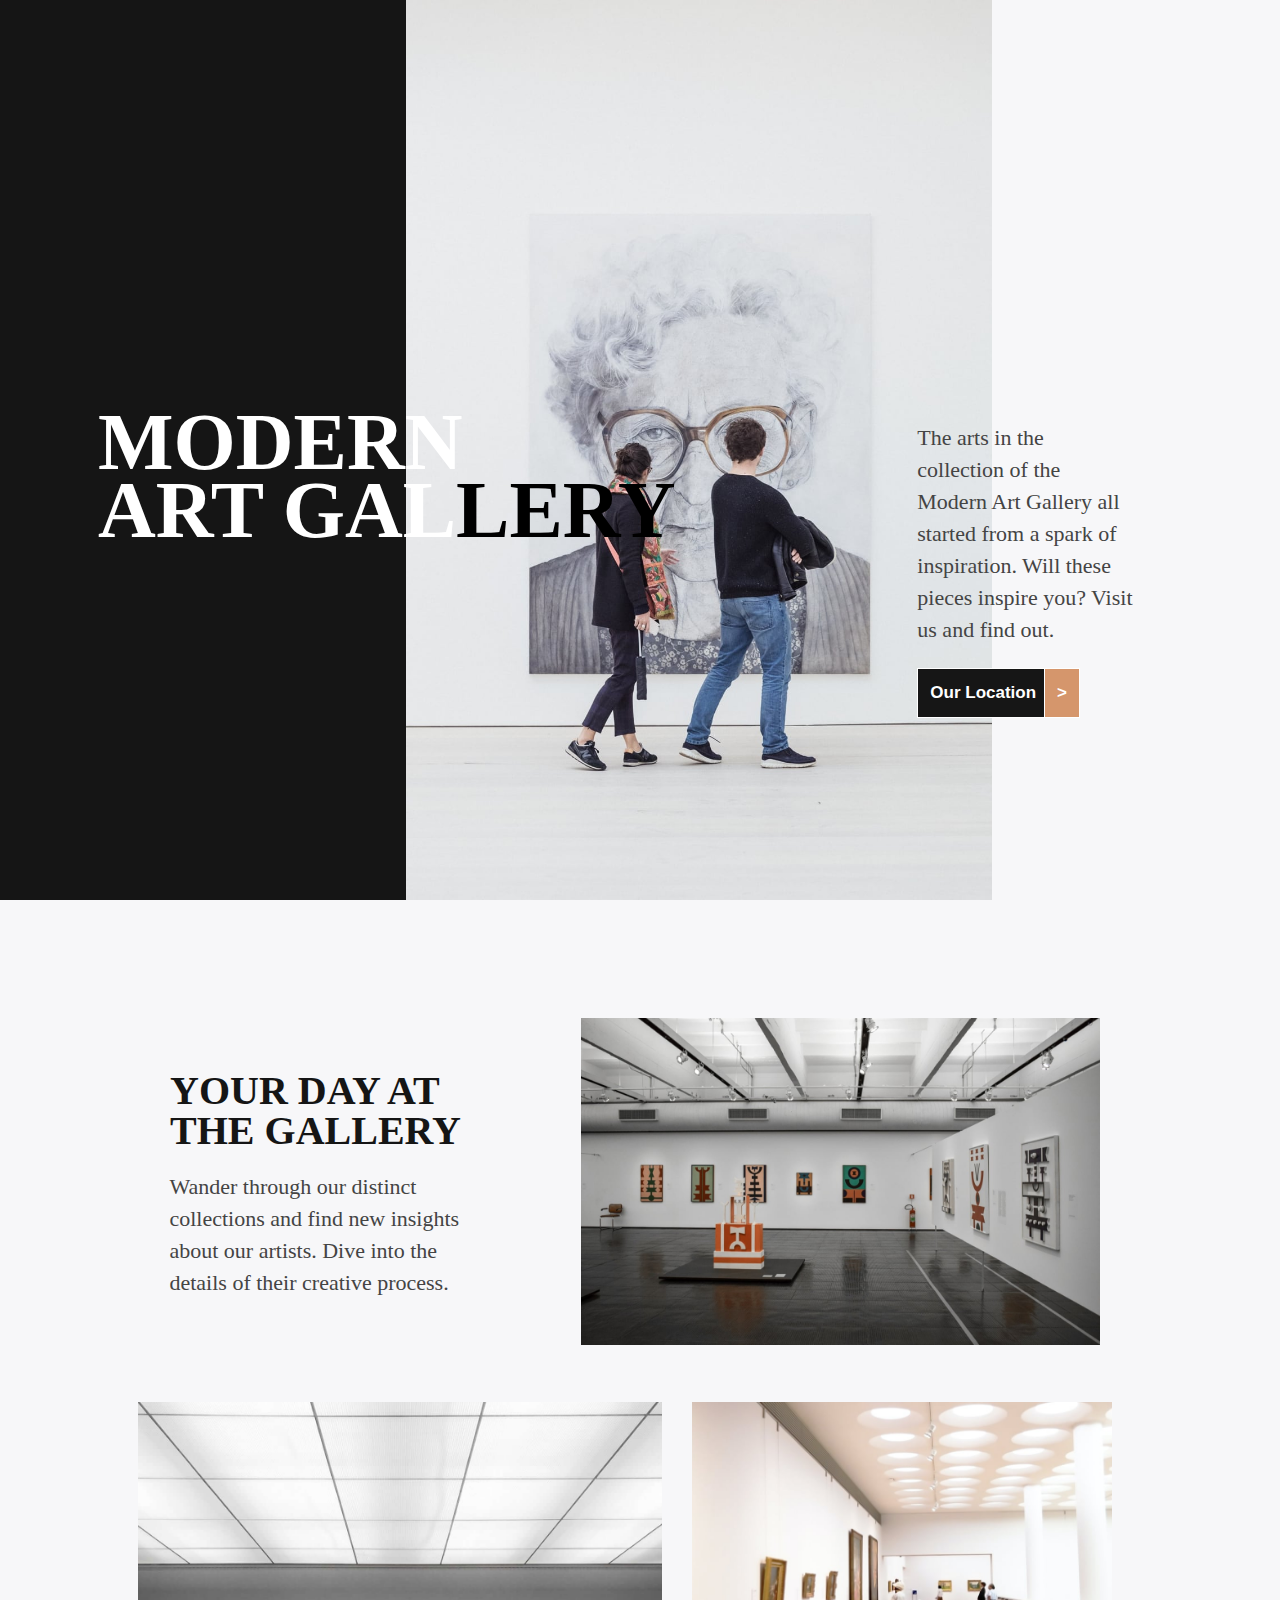
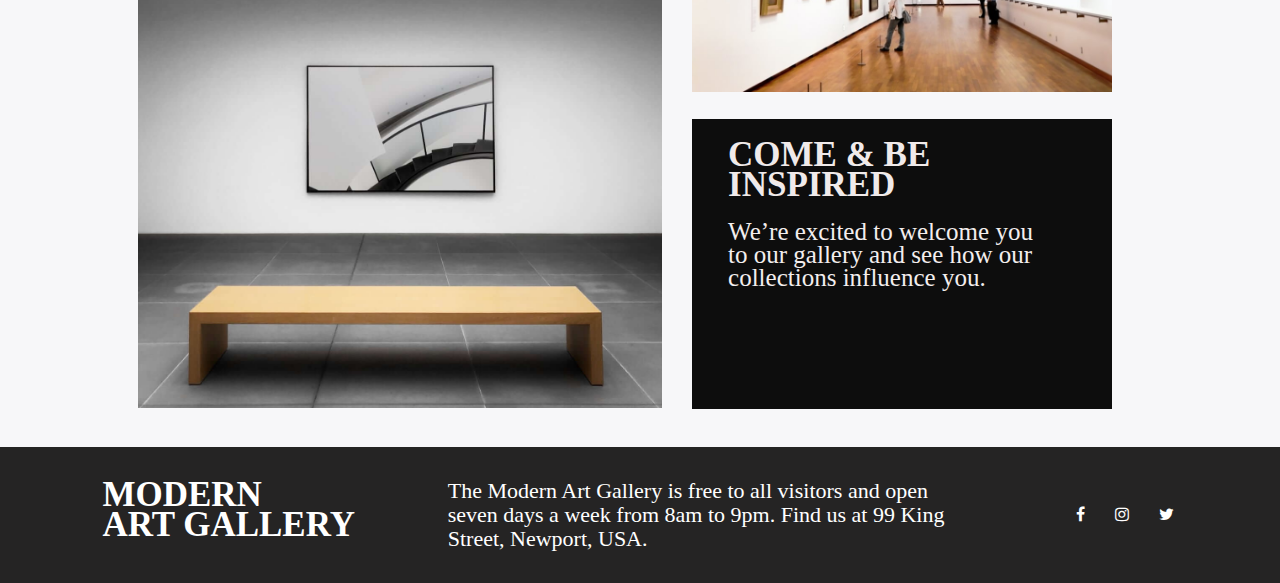
==== index.html @ fdbdf5d5 "Tablet-view created" ====
<!DOCTYPE html>
<html lang="en">
<head>
 <meta charset="UTF-8">
  <meta http-equiv="X-UA-Compatible" content="IE=edge">
  <meta name="viewport" content="width=device-width, initial-scale=1.0">
<link rel="stylesheet" href="style.css" >
  <link rel="icon" type="image/png" sizes="32x32" href="./assets/favicon-32x32.png">
  <!-- <link rel="stylesheet" href="path/to/font-awesome/css/font-awesome.min.css">
<link rel="stylesheet" href="https://cdnjs.cloudflare.com/ajax/libs/font-awesome/4.7.0/css/font-awesome.min.css">
   -->
    <link
      rel="stylesheet"
      href="https://cdnjs.cloudflare.com/ajax/libs/font-awesome/4.7.0/css/font-awesome.min.css"
    />
  <title>Frontend Mentor | Art gallery website</title>
</head>
<body>
  <main>
    <section id="intro-section" >
      <div class="container">
        <div class="container-dark">
          </div>
      <div class="container-bg"> </div>
          </div>
      <div class="intro-text">
        <div class="text-header"><h1> Modern <br> Art Gal</h1></div>
        <div class="sub-head">
          <p>The arts in the collection of the Modern Art Gallery all started from a spark of inspiration.
           Will these pieces inspire you? Visit us and find out.</p>
           
           <div class="location-btn">
            <div class="location-main">
                <button class="btn">Our Location</button>
                <button class="btn2">></button>
            </div>
           </div>    
          </div>
      </div>
    </section>

    
    <section id="main-gallery" >
      <div class="gallery-conatiner">
            <div class="gallery-text">
            <div class="gallery-main-text">
                 <h1 >Your Day At <br> the Gallery</h1>
            <P>Wander through our distinct collections and find new insights about our artists.
             Dive into the details of their creative process.</P>
            </div>
         
          </div>
          <div class="gallery-image">
            <img src="../assets/desktop/image-grid-1@2x.jpg" class="gallery-img" alt="image" >
          </div>
  
          
      </div>
      
    </section>


     <section id="sub-gallery">
      <div class="gallery-container-main">
          <div class="gallery-big">
          
              <img src="../assets/desktop/image-grid-2@2x.jpg"  alt="image" >
        
          </div>

          <div class="gallery-small">
        
              <img src="../assets/desktop/image-grid-3@2x.jpg" class="bgimg1" alt="image"/>
           
            
              <img src="../assets/desktop/dark-bg-2.png" class="bgimg2" alt="image"/>
              
            <div class="gallery-main-text2">
                 <h1 >COME & BE <br> INSPIRED</h1>
            <P>We’re excited to welcome you to our 
              gallery and see how our collections influence you.</P>
            </div>
    
      </div>
    </section>

   

    <footer id="footer">
      <div class="footer-container">
        <div class="footer-header">
          <h1>MODERN <br> ART GALLERY</h1>
        </div>
        <div class="footer-text">
          <p>The Modern Art Gallery is free to all visitors and open seven days 
            a week from 8am to 9pm. Find us at 99 King Street, Newport, USA.</p>
        </div>
        <div class="footer-media">
          <ul>
            <li>
              <i class="fa fa-facebook-f"></i>
            </li>
            <li>
              <i class="fa fa-instagram"></i>
            </li>
            <li>
              <i class="fa fa-twitter"></i>
            </li>
          </ul>

        </div>
      </div>

    </footer>
  </main>

</body>
</html>
---- style.css ----
@import url('https://fonts.googleapis.com/css2?family=Poppins:wght@100;200;300;400;500;600;700&display=swap');

html {
    scroll-behavior: smooth;
}

body {
    position: relative;
    padding: 0;
    margin: 0;
    font-family: Poppins, Arial, Helvetica, sans-serif;
    box-sizing: border-box;
    background-color: #f7f7f9;
}

h1 {
    margin-top: 8px;
    margin-bottom: 8px;
}

a {
    text-decoration: none;
    cursor: pointer;
}

p {
    font-weight: 400;
    font-size: 16px;
    line-height: 24px;

}

ul {
    list-style: none;
    padding: 0;
    margin: 0;
}

.container {
    display: flex;
    height: 100vh;

}

.container-dark {
    display: flex;
    flex: 0 1 28%;
    min-height: 100%;
    padding: 0 24px;
    background-image: url('../assets/desktop/dark-bg.png');
    background-repeat: no-repeat;
    background-position: center;
    overflow: hidden;
    background-size: cover;
    justify-content: center;

}


.intro-text {
    display: flex;
    margin-top: -500px;
    justify-content: space-evenly;
}

.text-header {
    flex: 0 1 49%;

}

.text-header h1 {

    font-family: 'Big Shoulders Display';
    font-style: normal;
    font-weight: 900;
    font-size: 80px;
    line-height: 68px;
    color: #f7f7f9;
    text-transform: uppercase;
    color: white;
    margin-left: -7.5%;


}


.text-header h1:after {
    color: black;
    content: 'LERY';
}

.sub-head {
    flex: 0 1 17%;
    display: flex;
    flex-direction: column;

}

.sub-head p {
    color: black;
    width: 100%;
    font-family: 'Outfit';
    font-style: normal;
    font-weight: 300;
    font-size: 22px;
    line-height: 32px;
    color: #444444
}

.location-main {
    display: flex;
}

.location-btn {
    display: flex;
    justify-content: flex-start;
    align-items: center;

}


.btn {
    padding: 12px;
    background-color: rgb(22, 22, 22);
    border: 1px solid white;
    font-weight: 600;
    font-size: 17px;
    line-height: 24px;
    color: white;
    text-align: center;


}

.btn2 {
    padding: 12px;
    background-color: #D5966C;
    border: 1px solid white;
    font-weight: 600;
    font-size: 17px;
    line-height: 24px;
    color: white;
    text-align: center;
    margin-left: -3%;

}

@media screen and (max-width: 768px) {
.intro-text {
    display: flex;
    flex-direction: column;

  
}
    .text-header {
        display: flex;
    margin-left: 55%;
        justify-content: center;
      
    }

    .container-dark {
      flex: 0 1 58%;
        background-image: url('../assets/desktop/image-hero@2x.jpg');
    

    }
    
    .text-header h1 {

        font-family: 'Big Shoulders Display';
        font-style: normal;
        font-weight: 900;
        font-size: 70px;
        line-height: 62px;
        text-transform: uppercase;
        color: #151515;

    }

    .sub-head {
        display: flex;
       text-align: start;
       margin-left: 53%;
       width: 40%;
       justify-content:flex-end;
        flex-direction: column;

    }

    .sub-head p {
    font-family: 'Outfit';
    font-style: normal;
    font-weight: 300;
    font-size: 18px;
    line-height: 28px;
    color: #444444;

    }

    .location-main {
        display: flex;
    }

    .location-btn {
        display: flex;
        justify-content: flex-start;
        align-items: center;

    }


    .btn {
        padding: 12px;
        background-color: rgb(22, 22, 22);
        border: 1px solid white;
        font-weight: 600;
        font-size: 17px;
        line-height: 24px;
        color: white;
        text-align: center;


    }

    .btn2 {
        padding: 12px;
        background-color: #D5966C;
        border: 1px solid white;
        font-weight: 600;
        font-size: 17px;
        line-height: 24px;
        color: white;
        text-align: center;
        margin-left: -3%;

    }
}

.container-bg {
    display: flex;
    flex: 0 2 42%;
    min-height: 100%;
    padding: 0 24px;
    background-image: url('../assets/desktop/image-hero@2x.jpg');
    background-repeat: no-repeat;
    background-position: center;
    overflow: hidden;
    background-size: cover;
    justify-content: center;
}

@media screen and (max-width: 768px) {
      .container-bg {
          background-image: none;
      }
}



.gallery-conatiner {
    display: flex;
    margin: 20px 20px;
    padding: 30px 30px;
    margin-top: 270px;


}


.gallery-text {
    display: flex;
    flex: 0 1 45%;
}

.gallery-text .gallery-main-text {
    display: flex;
    justify-content: center;
    align-items: center;
    flex-direction: column;

}


.gallery-main-text h1 {
    font-family: 'Big Shoulders Display';
    font-style: normal;
    font-weight: 900;
    font-size: 40px;
    line-height: 40px;
    text-transform: uppercase;
    margin: 10px 10px;
    color: #151515;

}

.gallery-main-text p {
    font-family: 'Outfit';
    font-style: normal;
    font-weight: 300;
    font-size: 22px;
    line-height: 32px;
    width: 55%;
    margin: 10px 10px;
    color: #444444;
   

}

.gallery-image {
    flex: 0 2 44%;

}
.gallery-image img{
    width: 100%;

}

@media screen and (max-width: 768px) {
    .gallery-conatiner {
        display: flex;
        margin: 10px 10px;
        padding: 20px 20px;
        margin-top: 130px;


    }
  .gallery-text {
      display: flex;
      flex: 0 1 50%;
  }

  .gallery-main-text p {
   font-family: 'Outfit';
   font-style: normal;
   font-weight: 300;
   font-size: 18px;
   line-height: 28px;
    width: 80%;
   color: #444444;


  }

  .gallery-image {
      flex: 0 2 48%;

  }

  .gallery-image img {
      width: 100%;

  }
}


.gallery-container-main {
    display: flex;
    margin: 0 9%;
    justify-content: center;
    margin-top: 1%;

}

.gallery-big {
    flex: 0 1 50%;

}
.gallery-big img {
    width: 100%;
      height: 94%;
    object-fit: cover;
}


.gallery-small {
    flex: 0 1 40%;
 padding:0 30px;


}

.gallery-small img {
    width: 100%;
    height: 45%;

}

.bgimg2{
    margin: 20px 0;
}

@media screen and (max-width: 768px) {
.gallery-container-main {
    display: flex;
    margin: 0 1%;
    justify-content: center;
    margin-top: 1%;
   

}

}


.gallery-main-text2 {
 display: flex;
 flex-direction: column;
justify-content: flex-start;
text-align: start;
    margin-left: 2%;
    bottom:10%;
    position: absolute;
}

.gallery-main-text2 h1 {
    font-family: 'Big Shoulders Display';
    font-style: normal;
    font-weight: 300;
    font-size: 20px;
    line-height: 18px;
    text-transform: uppercase;
    margin: 10px 10px;
    color: #f0eaea;
}

.gallery-main-text2 p {
    font-family: 'Outfit';
    font-style: normal;
    font-weight: 300;
    font-size: 17px;
    line-height: 16px;
    width: 55%;
    margin: 10px 10px;
    color: #f3eeee;

}

@media screen and (max-width: 768px) {
    .gallery-main-text2 {
     bottom: 14%;
    }

    .gallery-main-text2 h1 {
         font-weight: 900;
        font-size: 20px;
        line-height: 18px;
       

    }

    .gallery-main-text2 p {

        font-weight: 250;
        font-size: 17px;
        line-height: 16px;

    }

}
@media screen and (min-width: 900px) {
    .gallery-main-text2 {
     bottom: 12%;
    }

    .gallery-main-text2 h1 {
         font-weight: 900;
        font-size: 25px;
        line-height: 22px;  
    
    }

    .gallery-main-text2 p {
      font-weight: 250;
        font-size: 19px;
        line-height: 17px;

    }
}
@media screen and (min-width: 1200px) {
    .gallery-main-text2 {
     bottom: 13%;
    }

    .gallery-main-text2 h1 {
         font-weight: 900;
        font-size: 35px;
        line-height: 30px;
    
    }

    .gallery-main-text2 p {
      font-weight: 450;
        font-size: 25px;
        line-height: 23px;

    }
}


.footer-container {
    display: flex;
    background-color: #131212ec;
    flex-wrap: wrap;
}

.footer-header {
    flex: 1;
    margin: 25px;
    margin-left: 8%;

}

.footer-header h1 {
    color: #FFFFFF;
    font-family: 'Big Shoulders Display';
    font-style: normal;
    font-weight: 800;
    font-size: 35px;
    line-height: 30px;


}

.footer-text {
    display: flex;
    flex: 0 2 40%;
    text-align: start;
    margin: 10px;

}

.footer-text p {
    color: #FFFFFF;
    font-family: 'Outfit';
    font-style: normal;
    font-weight: 300;
    font-size: 22px;
}

.footer-media {
    display: flex;
    flex: 1;
    justify-content: center;
}

.footer-media ul {
    display: flex;
    align-items: center;

}

.footer-media ul li {
    margin: 15px;
    color: white;
}
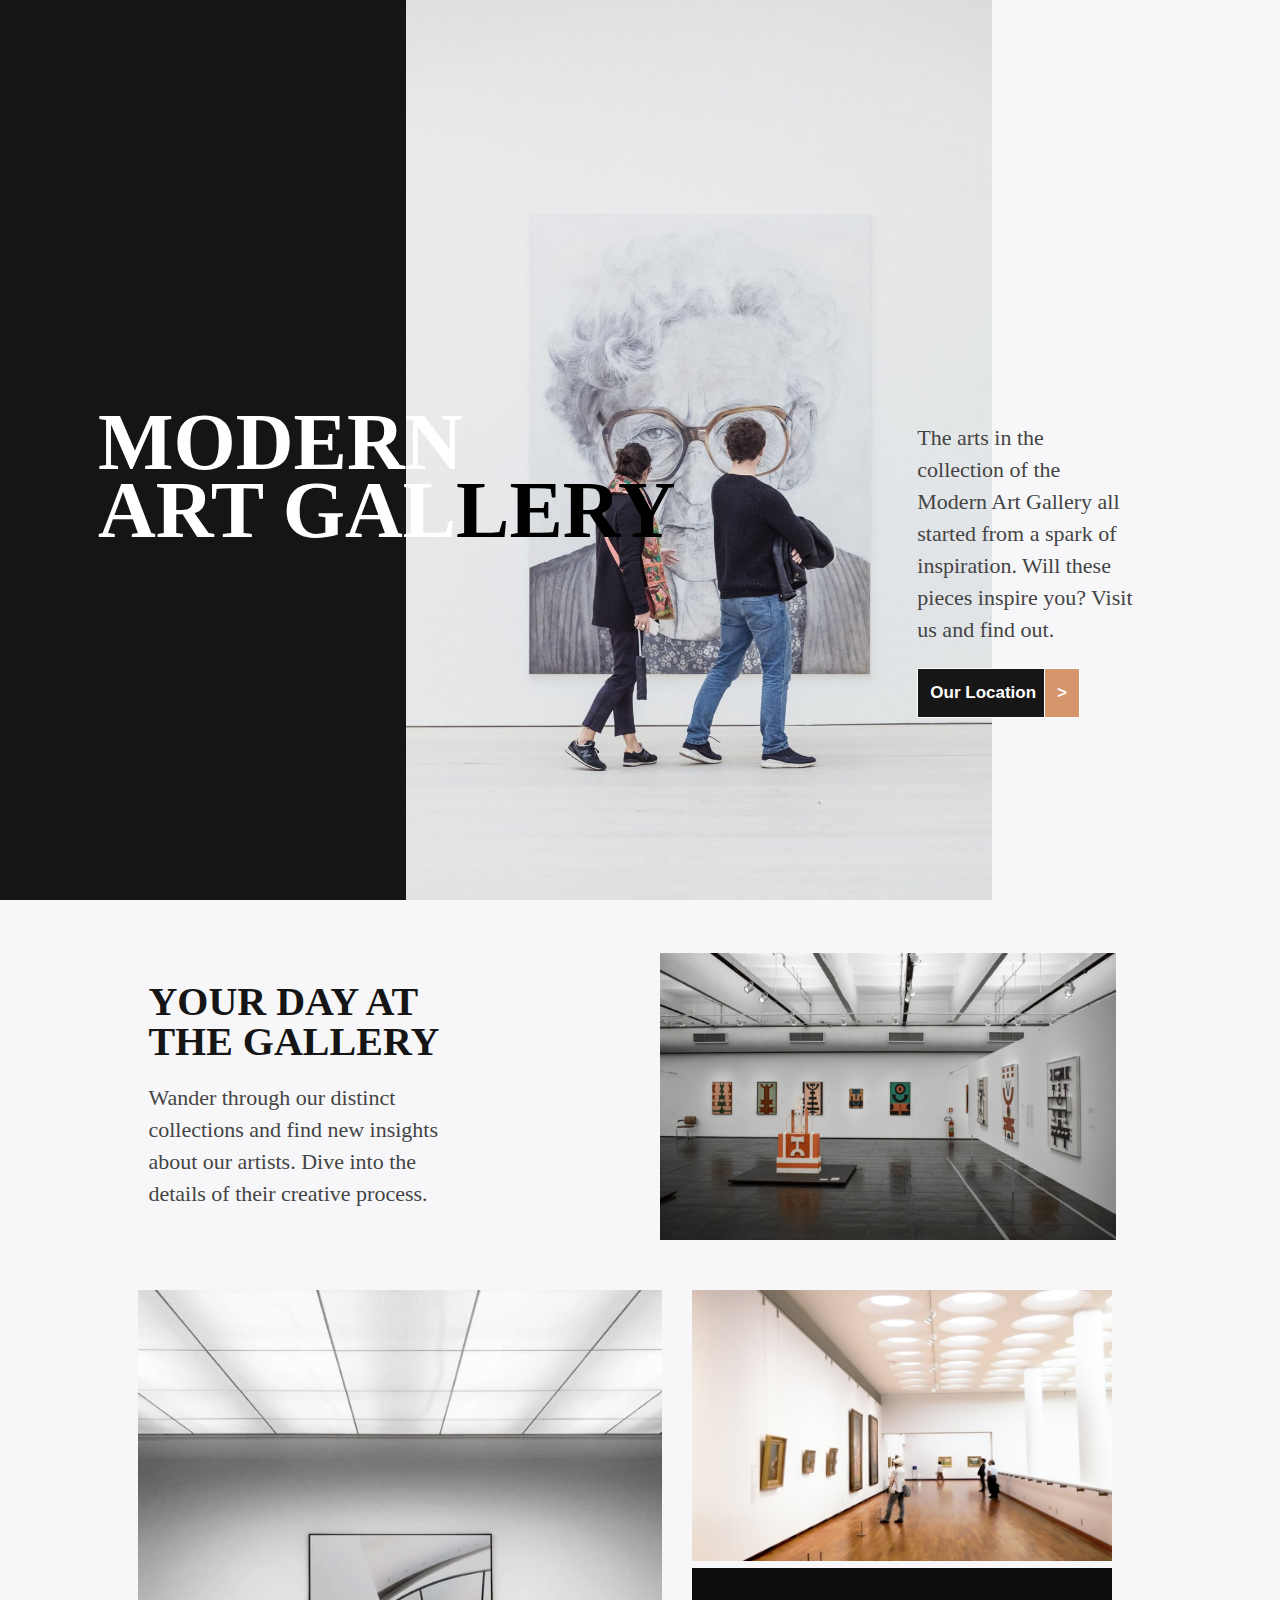
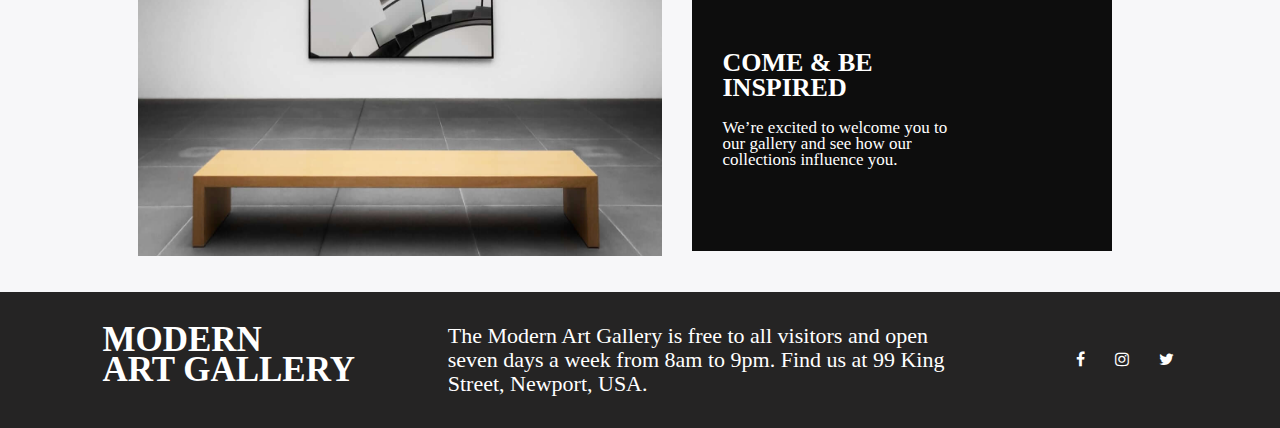
==== commit dfb26538: "Final touches for tablet view fixed" ====
--- a/index.html
+++ b/index.html
@@ -42,14 +42,16 @@
     
     <section id="main-gallery" >
       <div class="gallery-conatiner">
-            <div class="gallery-text">
+            <!-- <div class="gallery-text"> -->
             <div class="gallery-main-text">
-                 <h1 >Your Day At <br> the Gallery</h1>
+             
+                  <h1 >Your Day At <br> the Gallery</h1>
+               
             <P>Wander through our distinct collections and find new insights about our artists.
              Dive into the details of their creative process.</P>
             </div>
          
-          </div>
+          <!-- </div> -->
           <div class="gallery-image">
             <img src="../assets/desktop/image-grid-1@2x.jpg" class="gallery-img" alt="image" >
           </div>
@@ -72,13 +74,12 @@
         
               <img src="../assets/desktop/image-grid-3@2x.jpg" class="bgimg1" alt="image"/>
            
-            
-              <img src="../assets/desktop/dark-bg-2.png" class="bgimg2" alt="image"/>
-              
-            <div class="gallery-main-text2">
+              <div class="bg">
+            <div class="gallery-main-text21">
                  <h1 >COME & BE <br> INSPIRED</h1>
             <P>We’re excited to welcome you to our 
               gallery and see how our collections influence you.</P>
+            </div>
             </div>
     
       </div>
--- a/style.css
+++ b/style.css
@@ -256,31 +256,22 @@
       }
 }
 
-
-
 .gallery-conatiner {
     display: flex;
-    margin: 20px 20px;
+    margin: 20px 40px;
     padding: 30px 30px;
-    margin-top: 270px;
-
-
-}
-
-
-.gallery-text {
-    display: flex;
-    flex: 0 1 45%;
-}
-
-.gallery-text .gallery-main-text {
-    display: flex;
-    justify-content: center;
-    align-items: center;
+    margin-top: 16%;
+    justify-content: space-between;
+
+}
+
+.gallery-main-text{
+    display: flex ;
     flex-direction: column;
-
-}
-
+    justify-content: center;
+    margin-left: 6%;
+
+}
 
 .gallery-main-text h1 {
     font-family: 'Big Shoulders Display';
@@ -295,62 +286,67 @@
 }
 
 .gallery-main-text p {
+   
     font-family: 'Outfit';
     font-style: normal;
     font-weight: 300;
     font-size: 22px;
     line-height: 32px;
-    width: 55%;
+    width:60%;
     margin: 10px 10px;
     color: #444444;
+    text-align: start;
+
+
+}
+
+.gallery-image {
+    display: flex;
+    justify-content: center;
+
+}
+.gallery-image img{
+    width: 80%;
+    margin-right: 13%;
+      object-fit: cover;
+
+}
+
+@media screen and (max-width: 768px) {
    
-
-}
-
-.gallery-image {
-    flex: 0 2 44%;
-
-}
-.gallery-image img{
+   .gallery-main-text {
+       display: flex;
+       flex-direction: column;
+
+     margin: 10px;
+       
+       margin-left: -9%;
+
+   }
+
+
+.gallery-main-text h1 {
+    font-weight: 900;
+    font-size: 30px;
+    line-height: 33px;
+
+}
+.gallery-image img {
+    object-fit: cover;
     width: 100%;
-
-}
-
-@media screen and (max-width: 768px) {
-    .gallery-conatiner {
-        display: flex;
-        margin: 10px 10px;
-        padding: 20px 20px;
-        margin-top: 130px;
-
-
-    }
-  .gallery-text {
-      display: flex;
-      flex: 0 1 50%;
-  }
-
-  .gallery-main-text p {
-   font-family: 'Outfit';
-   font-style: normal;
-   font-weight: 300;
-   font-size: 18px;
-   line-height: 28px;
-    width: 80%;
-   color: #444444;
-
-
-  }
-
-  .gallery-image {
-      flex: 0 2 48%;
-
-  }
-
-  .gallery-image img {
-      width: 100%;
-
-  }
+    margin-right: -10%;
+
+}
+.gallery-main-text p {
+
+    font-weight: 400;
+    font-size: 20px;
+    line-height: 25px;
+    width: 100%;
+
+}
+
+
 }
 
 
@@ -402,101 +398,67 @@
 
 }
 
-
-.gallery-main-text2 {
- display: flex;
- flex-direction: column;
-justify-content: flex-start;
-text-align: start;
-    margin-left: 2%;
-    bottom:10%;
-    position: absolute;
-}
-
-.gallery-main-text2 h1 {
+.gallery-main-text21 {
+    display: flex;
+    flex-direction: column;
+    justify-content: center;
+    margin:0 20px;
+
+}
+
+
+.bg {
+    display: flex;
+    background-image: url('../assets/desktop/dark-bg-2.png');
+    background-repeat: no-repeat;
+    background-position: center;
+    overflow: hidden;
+    background-size: cover;
+    justify-content: center;
+    height: 47%;
+}
+
+.gallery-main-text21 h1 {
     font-family: 'Big Shoulders Display';
     font-style: normal;
-    font-weight: 300;
-    font-size: 20px;
-    line-height: 18px;
+    font-weight: 900;
+    font-size: 26px;
+    line-height: 25px;
     text-transform: uppercase;
     margin: 10px 10px;
-    color: #f0eaea;
-}
-
-.gallery-main-text2 p {
+    color: white
+}
+
+.gallery-main-text21 p {
     font-family: 'Outfit';
     font-style: normal;
     font-weight: 300;
     font-size: 17px;
     line-height: 16px;
-    width: 55%;
+    width: 65%;
     margin: 10px 10px;
-    color: #f3eeee;
-
+    color: white
 }
 
 @media screen and (max-width: 768px) {
-    .gallery-main-text2 {
-     bottom: 14%;
-    }
-
-    .gallery-main-text2 h1 {
-         font-weight: 900;
-        font-size: 20px;
-        line-height: 18px;
+    .gallery-main-text21 h1 {
+      
+        font-weight: 900;
+        font-size: 22px;
+        line-height: 23px;
        
-
-    }
-
-    .gallery-main-text2 p {
-
-        font-weight: 250;
-        font-size: 17px;
+       
+    }
+
+    .gallery-main-text21 p {
+     
+        font-size: 16px;
         line-height: 16px;
-
-    }
-
-}
-@media screen and (min-width: 900px) {
-    .gallery-main-text2 {
-     bottom: 12%;
-    }
-
-    .gallery-main-text2 h1 {
-         font-weight: 900;
-        font-size: 25px;
-        line-height: 22px;  
-    
-    }
-
-    .gallery-main-text2 p {
-      font-weight: 250;
-        font-size: 19px;
-        line-height: 17px;
-
-    }
-}
-@media screen and (min-width: 1200px) {
-    .gallery-main-text2 {
-     bottom: 13%;
-    }
-
-    .gallery-main-text2 h1 {
-         font-weight: 900;
-        font-size: 35px;
-        line-height: 30px;
-    
-    }
-
-    .gallery-main-text2 p {
-      font-weight: 450;
-        font-size: 25px;
-        line-height: 23px;
-
-    }
-}
-
+        width: 70%;
+        margin: 5px 5px;
+
+    }
+}
 
 .footer-container {
     display: flex;
@@ -554,3 +516,19 @@
     margin: 15px;
     color: white;
 }
+@media screen and (max-width: 768px) {
+.footer-header h1 {
+    font-weight: 600;
+    font-size: 25px;
+    line-height: 27px;
+
+
+}
+
+.footer-text p {
+    font-weight: 300;
+    font-size: 18px;
+}
+
+
+}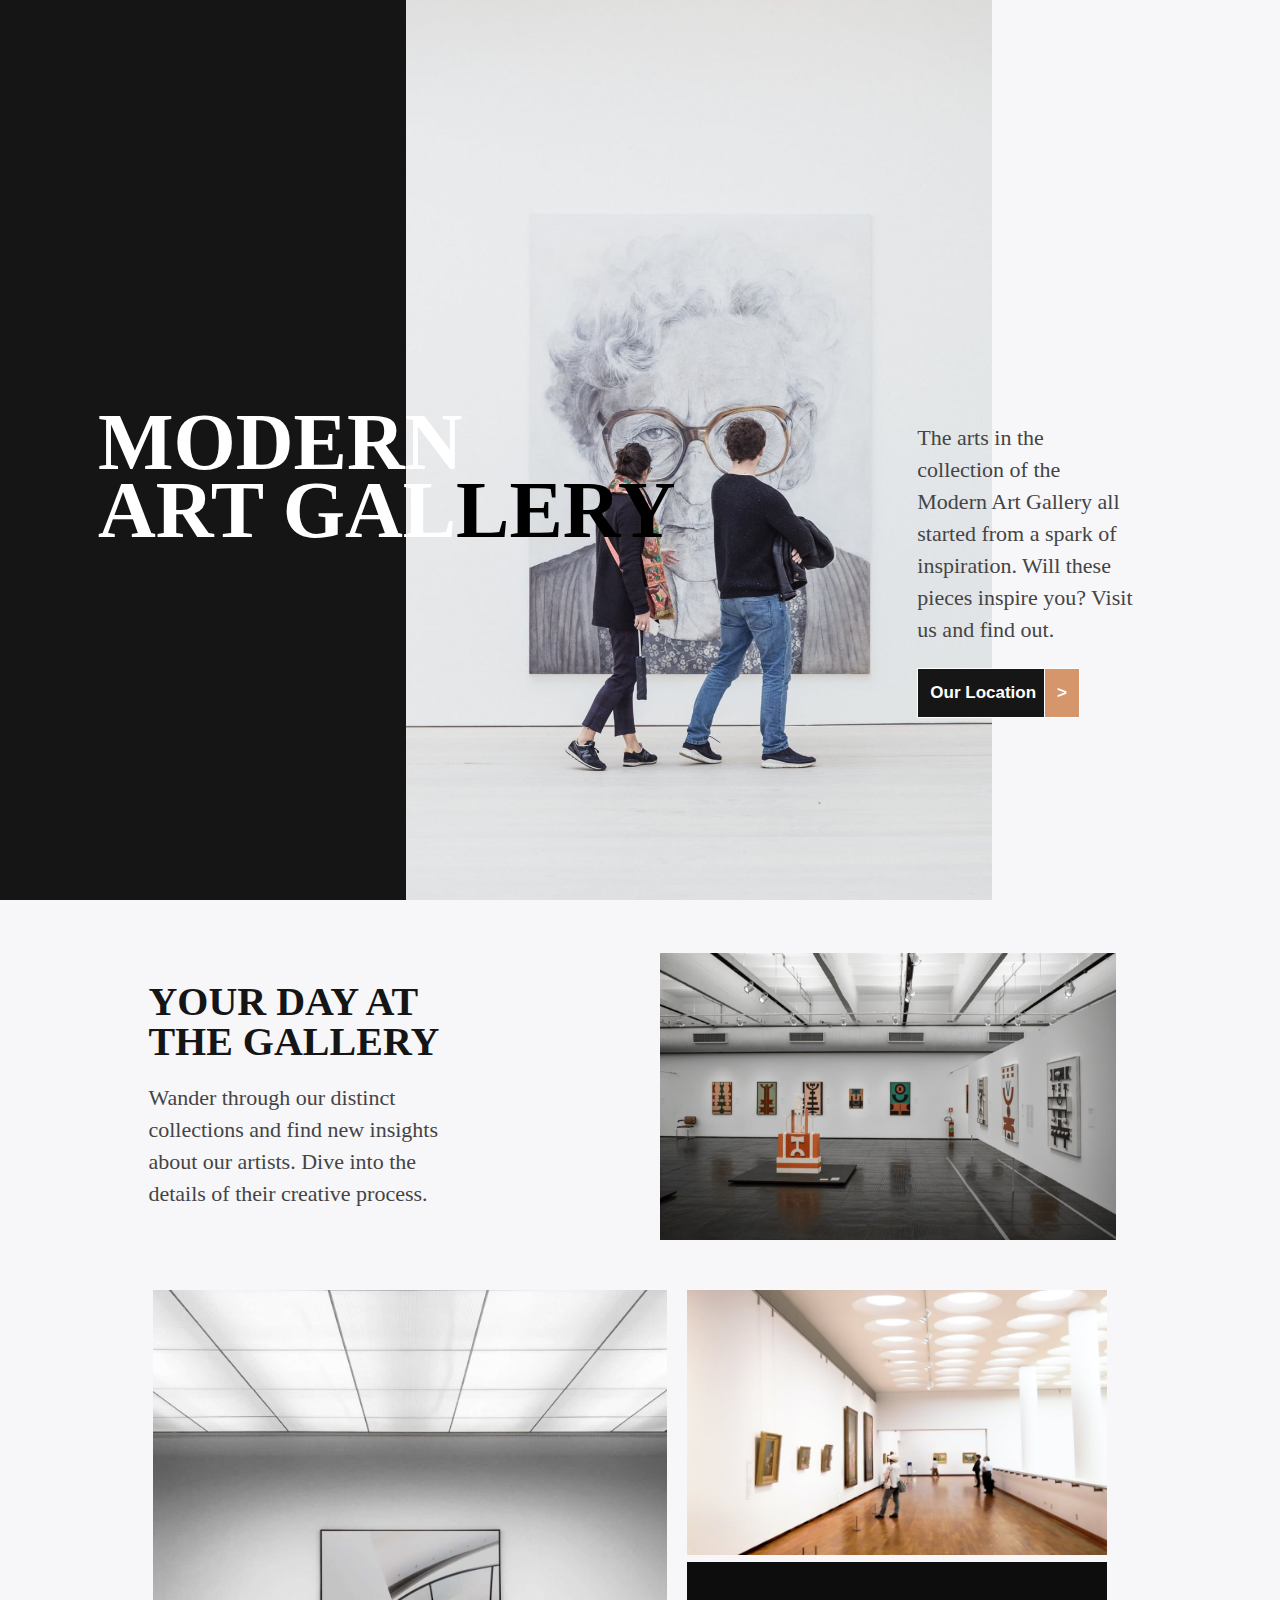
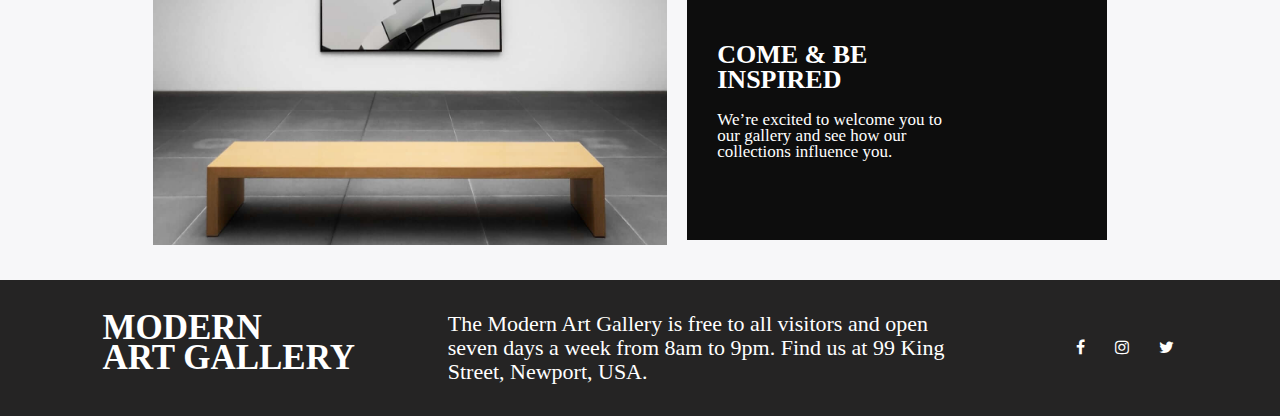
==== commit 4d1c57f2: "Final touches of mobile view" ====
--- a/index.html
+++ b/index.html
@@ -42,16 +42,13 @@
     
     <section id="main-gallery" >
       <div class="gallery-conatiner">
-            <!-- <div class="gallery-text"> -->
-            <div class="gallery-main-text">
-             
+          <div class="gallery-main-text">
                   <h1 >Your Day At <br> the Gallery</h1>
                
             <P>Wander through our distinct collections and find new insights about our artists.
              Dive into the details of their creative process.</P>
             </div>
          
-          <!-- </div> -->
           <div class="gallery-image">
             <img src="../assets/desktop/image-grid-1@2x.jpg" class="gallery-img" alt="image" >
           </div>
@@ -82,6 +79,7 @@
             </div>
             </div>
     
+      </div>
       </div>
     </section>
 
--- a/style.css
+++ b/style.css
@@ -145,18 +145,48 @@
 
 }
 
+@media screen and (max-width: 480px) {
+
+    .intro-text {
+        display: flex;
+        margin-top: -170px;
+       
+       
+      
+    }
+
+ .text-header {
+    display: flex;
+    width: 30%;
+ }
+
+
+ .sub-head p {
+   
+       margin-left: -100%;
+     
+ }
+
+ .location-main {
+     display: flex;
+       margin-left: -101%;
+ }
+
+ 
+}
+
+
 @media screen and (max-width: 768px) {
+
 .intro-text {
     display: flex;
     flex-direction: column;
 
-  
 }
     .text-header {
         display: flex;
-    margin-left: 55%;
-        justify-content: center;
-      
+        justify-content: flex-end;
+       
     }
 
     .container-dark {
@@ -167,14 +197,16 @@
     }
     
     .text-header h1 {
-
+        width: 60%;
         font-family: 'Big Shoulders Display';
         font-style: normal;
         font-weight: 900;
-        font-size: 70px;
-        line-height: 62px;
+        font-size: 40px;
+        line-height: 42px;
         text-transform: uppercase;
         color: #151515;
+        text-align: start;
+        margin-left: 53%;
 
     }
 
@@ -250,6 +282,29 @@
     justify-content: center;
 }
 
+
+
+@media screen and (max-width: 480px) {
+    .container{
+        display: flex;
+        flex-direction: column;
+    }
+
+    .container-dark {
+         display: flex;
+         width: 100%;
+         flex: 0 1 68%;
+         min-height: 70%;
+         padding: 0 1px;
+          background-image: url('../assets/desktop/image-hero@2x.jpg');
+         background-repeat: no-repeat;
+         background-position: center;
+         overflow: hidden;
+         background-size: cover;
+         justify-content: center;
+     } 
+
+}
 @media screen and (max-width: 768px) {
       .container-bg {
           background-image: none;
@@ -312,8 +367,37 @@
 
 }
 
+@media screen and (max-width: 480px) {
+    .gallery-conatiner {
+        display: flex;
+     flex-wrap: wrap;
+    
+
+    }
+
+  .gallery-image {
+      display: flex;
+      justify-content: flex-start;
+      margin-left: -8%;
+
+  }
+  .gallery-image img {
+
+      margin-right: 13%;
+      object-fit: cover;
+
+  }
+
+}
+
+
+
 @media screen and (max-width: 768px) {
-   
+   .gallery-conatiner {
+       margin-top: 30%;
+       justify-content: space-between;
+
+   }
    .gallery-main-text {
        display: flex;
        flex-direction: column;
@@ -352,6 +436,7 @@
 
 .gallery-container-main {
     display: flex;
+    flex-wrap: wrap;
     margin: 0 9%;
     justify-content: center;
     margin-top: 1%;
@@ -359,7 +444,7 @@
 }
 
 .gallery-big {
-    flex: 0 1 50%;
+    flex: 0 1 49%;
 
 }
 .gallery-big img {
@@ -371,7 +456,7 @@
 
 .gallery-small {
     flex: 0 1 40%;
- padding:0 30px;
+ padding:0 20px;
 
 
 }
@@ -386,13 +471,46 @@
     margin: 20px 0;
 }
 
+
+@media screen and (max-width: 480px) {
+    .gallery-big {
+        flex: 0 1 83%;
+
+    }
+
+    .gallery-big img {
+        /* width: 90%; */
+        height: 84%;
+        object-fit: cover;
+    }
+
+
+    .gallery-small {
+        flex: 0 1 84%;
+        padding: 0 10px;
+        margin-top: -14%;
+
+
+    }
+
+    .gallery-small img {
+        width: 100%;
+        height: 45%;
+
+    }
+
+    .bgimg1 {
+        margin: 10px 0;
+    }
+}
+
+
 @media screen and (max-width: 768px) {
 .gallery-container-main {
     display: flex;
     margin: 0 1%;
     justify-content: center;
-    margin-top: 1%;
-   
+    margin-top: 1%;   
 
 }
 
@@ -467,7 +585,7 @@
 }
 
 .footer-header {
-    flex: 1;
+    flex:1 ;
     margin: 25px;
     margin-left: 8%;
 
@@ -504,17 +622,41 @@
     display: flex;
     flex: 1;
     justify-content: center;
+   
 }
 
 .footer-media ul {
     display: flex;
     align-items: center;
+    margin: 20px;
 
 }
 
 .footer-media ul li {
     margin: 15px;
     color: white;
+}
+
+@media screen and (max-width: 480px) {
+.footer-container {
+    display: flex;
+    background-color: #131212ec;
+    flex-wrap: wrap;
+    justify-content: center;
+}
+
+.footer-header {
+    flex: 0 1 45%;
+    margin: 25px;
+    margin-left: 8%;
+
+}
+.footer-text {
+    display: flex;
+    flex: 0 1 60%;
+    text-align: center;
+    /* margin-left: 20%; */
+}
 }
 @media screen and (max-width: 768px) {
 .footer-header h1 {
@@ -531,4 +673,5 @@
 }
 
 
+
 }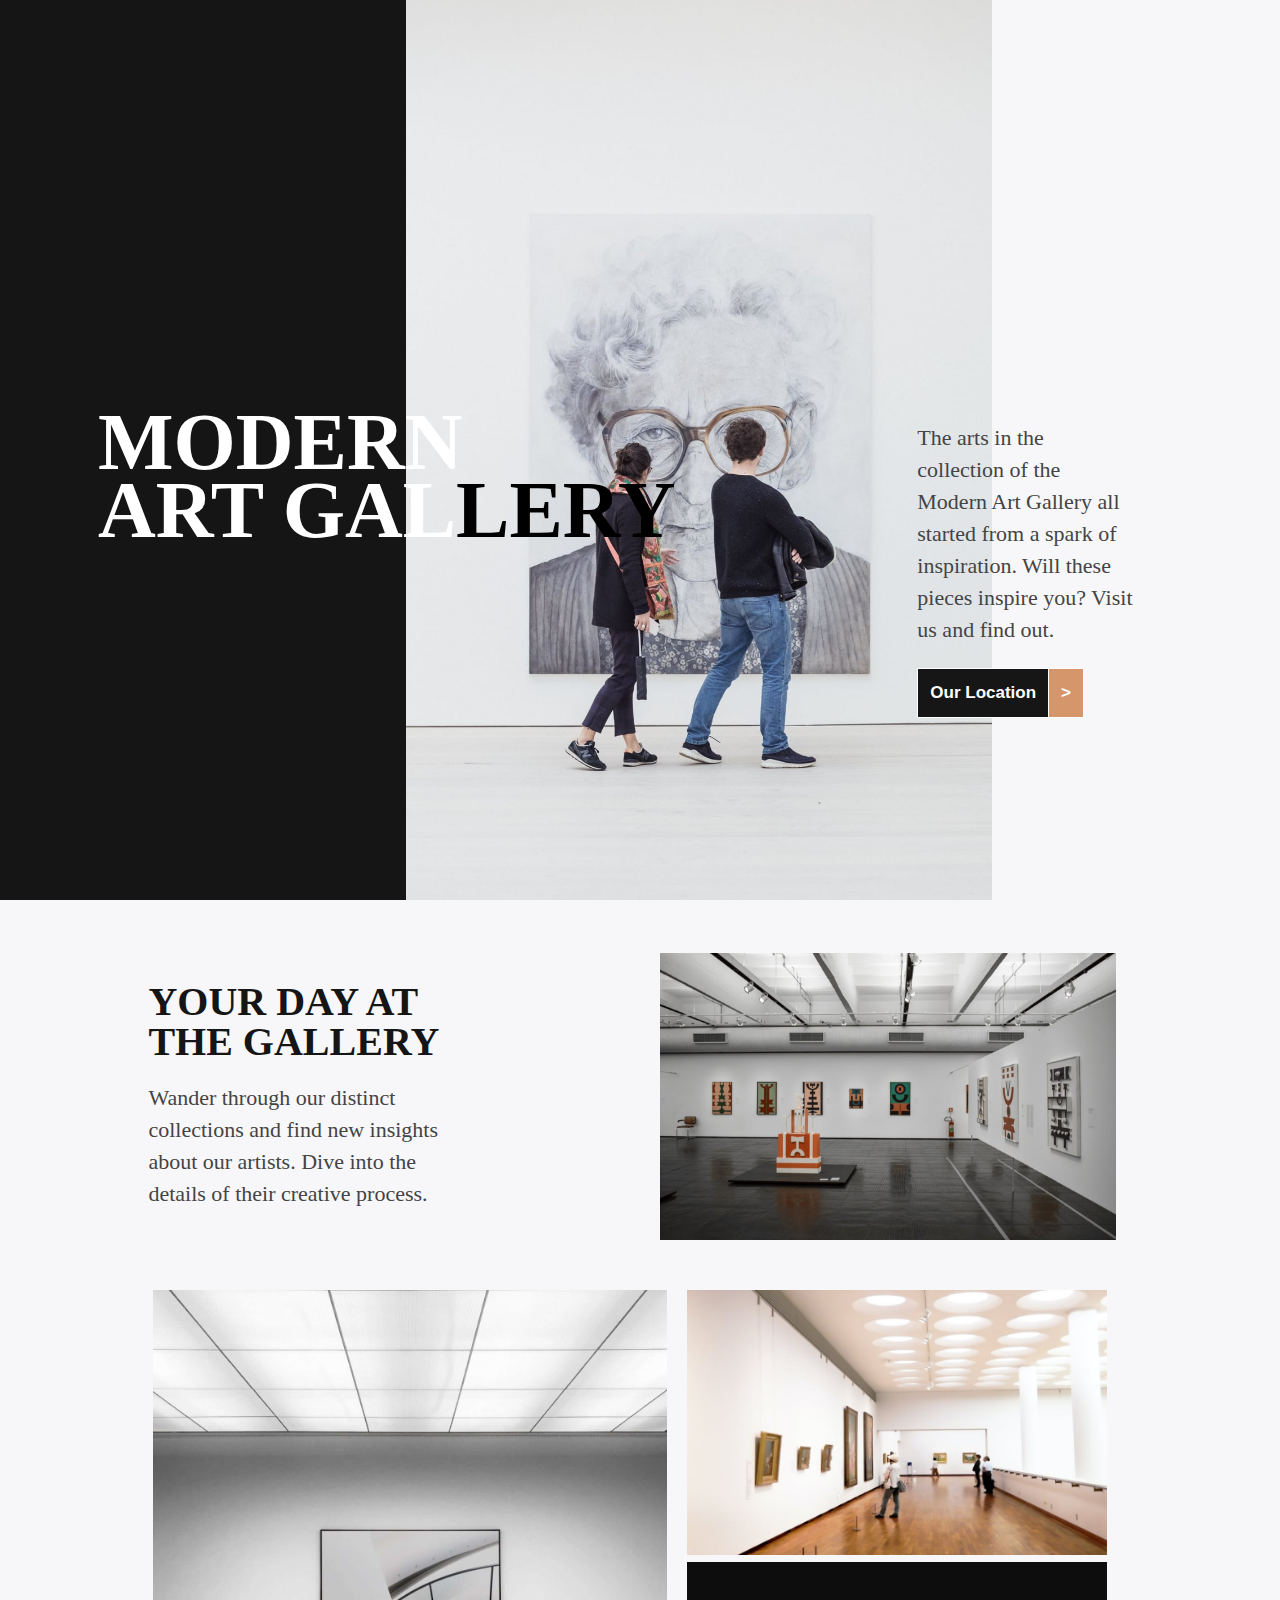
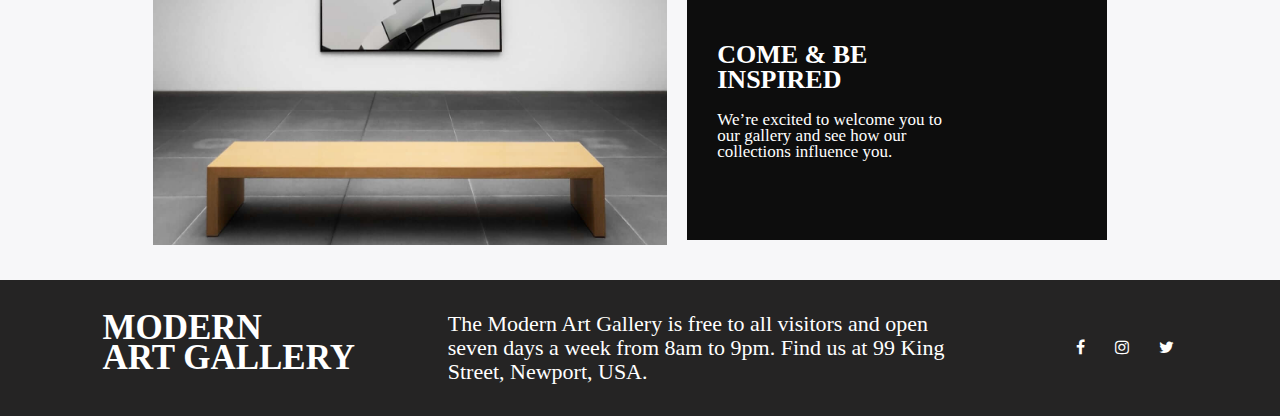
==== commit 2cd839df: "final touches" ====
--- a/index.html
+++ b/index.html
@@ -31,8 +31,11 @@
            
            <div class="location-btn">
             <div class="location-main">
+              <a href="location.html" >
                 <button class="btn">Our Location</button>
                 <button class="btn2">></button>
+              </a>
+                
             </div>
            </div>    
           </div>
--- a/style.css
+++ b/style.css
@@ -128,10 +128,10 @@
     line-height: 24px;
     color: white;
     text-align: center;
-
-
-}
-
+}
+ .btn:hover{
+    cursor: pointer;
+ }
 .btn2 {
     padding: 12px;
     background-color: #D5966C;
@@ -144,7 +144,9 @@
     margin-left: -3%;
 
 }
-
+.btn2:hover{
+    cursor: pointer;
+}
 @media screen and (max-width: 480px) {
 
     .intro-text {
@@ -251,8 +253,9 @@
         line-height: 24px;
         color: white;
         text-align: center;
-
-
+    }
+    .btn:hover{
+        cursor: pointer;
     }
 
     .btn2 {
@@ -266,6 +269,9 @@
         text-align: center;
         margin-left: -3%;
 
+    }
+    .btn2:hover{
+        cursor: pointer;
     }
 }
 
@@ -655,7 +661,6 @@
     display: flex;
     flex: 0 1 60%;
     text-align: center;
-    /* margin-left: 20%; */
 }
 }
 @media screen and (max-width: 768px) {
@@ -674,4 +679,181 @@
 
 
 
-}+}
+
+
+.location-link a {
+    color: inherit !important;
+}
+
+#map-background {
+    width: 100%;
+    height: 600px;
+    background-image: url("./assets/desktop/image-map.png");
+    position: relative;
+}
+
+.location-wrapper {
+    position: absolute;
+    top: 0;
+    left: 10%;
+    margin: 0;
+    padding: 0;
+}
+
+#arrow {
+    height: 42px;
+    width: 36px;
+    background-color: #d5966c;
+    border: none;
+    margin-right: -4px;
+}
+
+#arrow:hover {
+    background-color: #000;
+}
+
+#arrow .fa {
+    color: #ffffff !important;
+}
+
+#back-home {
+    height: 42px;
+    background-color: #000;
+    border: none;
+}
+
+#back-home:hover {
+    background-color: #d5966c;
+}
+
+#back-home>a {
+    color: #ffffff !important;
+}
+
+.map-wrapper {
+    width: 100%;
+    height: 548px;
+    color: #ffffff;
+    display: grid;
+    grid-template-columns: 1fr 1fr;
+    justify-content: start;
+    align-items: baseline;
+    background-color: #151515;
+}
+
+.map-wrapper>div {
+    margin: auto 10%;
+}
+
+.map-wrapper h1 {
+    text-transform: uppercase;
+    color: #ffffff;
+    line-height: 2.5rem;
+    font-weight: bolder;
+    font-size: 42px;
+    line-break: loose;
+}
+
+.map-wrapper h3 {
+    text-transform: uppercase;
+    color: #d5966c;
+    line-height: 1rem;
+}
+
+.footer-wrapper {
+    display: grid;
+    grid-template-columns: 1fr 1fr 1fr;
+    background-color: #d5966c;
+    height: 224px;
+}
+
+.footer-wrapper>div {
+    margin: auto 20%;
+}
+
+.footer-wrapper i {
+    font-size: 32px;
+    color: #000 !important;
+}
+
+.location-start {
+    font-weight: bolder;
+    font-size: 32px;
+    text-transform: uppercase;
+}
+
+.location-end a {
+    margin: auto 3%;
+}
+
+.location-end i:hover {
+    color: #ffffff !important;
+}
+
+@media screen and (max-width: 768px) and (min-width: 481px) {
+    .location-wrapper {
+        position: absolute;
+        top: 0;
+        left: 5%;
+        margin: 0;
+        padding: 0;
+    }
+
+    .footer-wrapper {
+        display: grid;
+        grid-template-columns: 1fr 1fr 1fr;
+        background-color: #d5966c;
+        height: 224px;
+    }
+
+    .location-start {
+        font-size: 20px;
+    }
+}
+
+@media screen and (max-width: 480px) {
+    #map-background {
+        width: 100%;
+        height: 550px;
+        background: center center repeat-y url("./assets/desktop/image-map.png");
+        position: relative;
+    }
+
+    .location-wrapper {
+        position: absolute;
+        top: 0;
+        left: 0;
+        margin: 0;
+        padding: 0;
+    }
+
+    .map-wrapper {
+        display: flex;
+        flex-direction: column;
+        align-items: flex-start;
+    }
+
+    .map-wrapper>div {
+        padding: 2px;
+        margin: auto 10px;
+    }
+
+    .map-wrapper h1 {
+        text-transform: uppercase;
+        color: #ffffff;
+        line-height: 2.5rem;
+        font-weight: bolder;
+        font-size: 42px;
+    }
+
+    .footer-wrapper {
+        display: flex;
+        flex-direction: column;
+        height: 375px;
+    }
+
+    .footer-wrapper>div {
+        margin: auto 15px;
+    }
+}
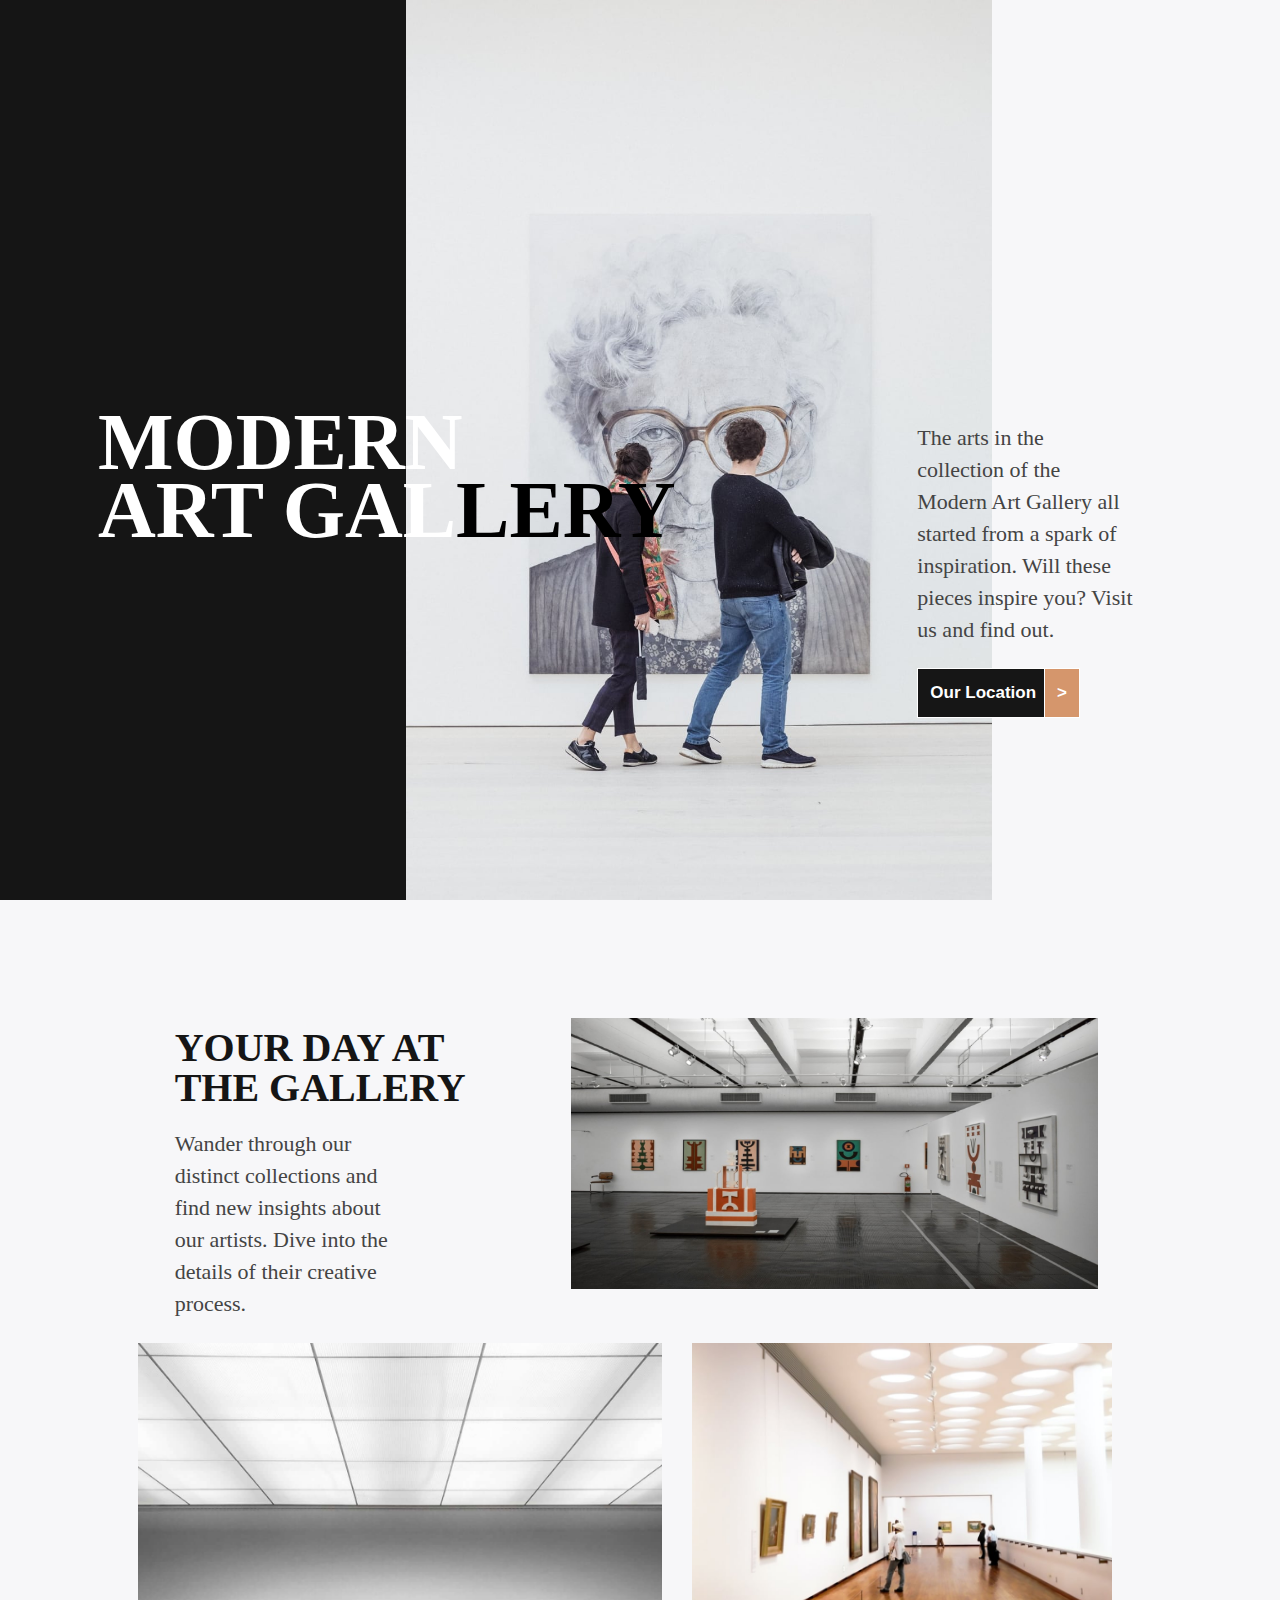
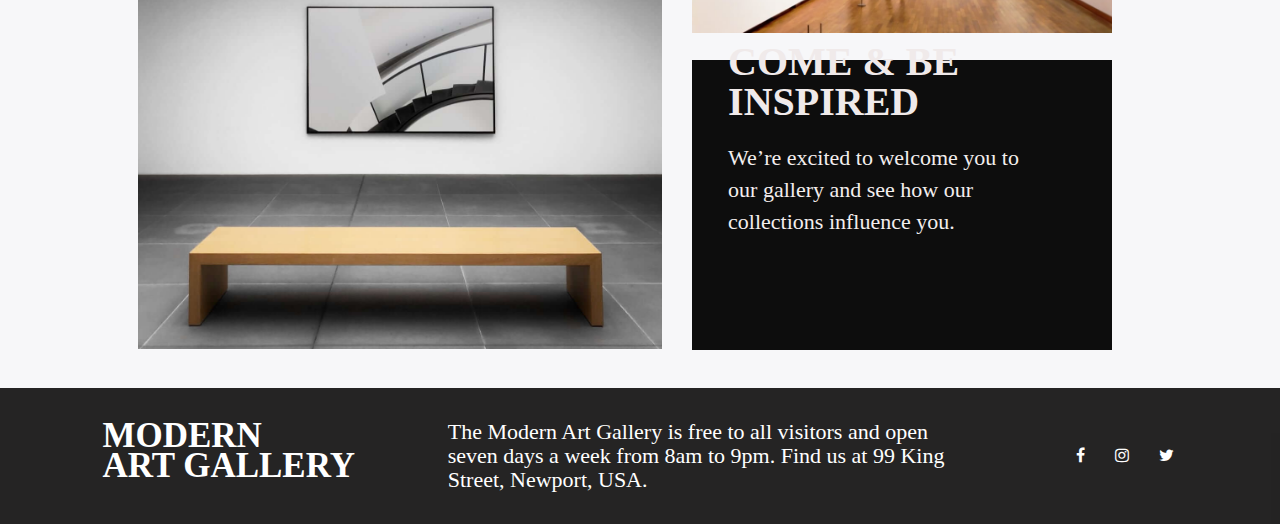
==== commit 9a764af1: "Merge pull request #1 from hislordshipprof/Desktop-View" ====
--- a/index.html
+++ b/index.html
@@ -28,14 +28,10 @@
         <div class="sub-head">
           <p>The arts in the collection of the Modern Art Gallery all started from a spark of inspiration.
            Will these pieces inspire you? Visit us and find out.</p>
-           
            <div class="location-btn">
             <div class="location-main">
-              <a href="location.html" >
                 <button class="btn">Our Location</button>
                 <button class="btn2">></button>
-              </a>
-                
             </div>
            </div>    
           </div>
@@ -45,17 +41,20 @@
     
     <section id="main-gallery" >
       <div class="gallery-conatiner">
-          <div class="gallery-main-text">
-                  <h1 >Your Day At <br> the Gallery</h1>
-               
+         <div class="gallery-main-body">
+            <div class="gallery-text">
+            <div class="gallery-main-text">
+                 <h1 >Your Day At <br> the Gallery</h1>
             <P>Wander through our distinct collections and find new insights about our artists.
              Dive into the details of their creative process.</P>
             </div>
          
+          </div>
           <div class="gallery-image">
             <img src="../assets/desktop/image-grid-1@2x.jpg" class="gallery-img" alt="image" >
           </div>
-  
+      
+         </div>
           
       </div>
       
@@ -71,18 +70,24 @@
           </div>
 
           <div class="gallery-small">
-        
+            <!-- <div class="gallery-small-image"> -->
               <img src="../assets/desktop/image-grid-3@2x.jpg" class="bgimg1" alt="image"/>
            
-              <div class="bg">
-            <div class="gallery-main-text21">
+             <!-- </div> -->
+            <!-- <div class="gallery-small-image1"> -->
+            
+              <img src="../assets/desktop/dark-bg-2.png" class="bgimg2" alt="image"/>
+                <div class="gallery-text2">
+            <div class="gallery-main-text2">
                  <h1 >COME & BE <br> INSPIRED</h1>
             <P>We’re excited to welcome you to our 
               gallery and see how our collections influence you.</P>
             </div>
-            </div>
-    
-      </div>
+         
+          <!-- </div>
+              </div> -->
+          
+          </div>
       </div>
     </section>
 
--- a/style.css
+++ b/style.css
@@ -83,7 +83,6 @@
 
 }
 
-
 .text-header h1:after {
     color: black;
     content: 'LERY';
@@ -128,10 +127,10 @@
     line-height: 24px;
     color: white;
     text-align: center;
-}
- .btn:hover{
-    cursor: pointer;
- }
+
+
+}
+
 .btn2 {
     padding: 12px;
     background-color: #D5966C;
@@ -144,136 +143,19 @@
     margin-left: -3%;
 
 }
-.btn2:hover{
-    cursor: pointer;
-}
-@media screen and (max-width: 480px) {
-
-    .intro-text {
-        display: flex;
-        margin-top: -170px;
-       
-       
-      
-    }
-
- .text-header {
-    display: flex;
-    width: 30%;
- }
-
-
- .sub-head p {
-   
-       margin-left: -100%;
-     
- }
-
- .location-main {
-     display: flex;
-       margin-left: -101%;
- }
-
- 
-}
 
 
 @media screen and (max-width: 768px) {
 
-.intro-text {
-    display: flex;
-    flex-direction: column;
-
-}
-    .text-header {
-        display: flex;
-        justify-content: flex-end;
-       
-    }
-
-    .container-dark {
-      flex: 0 1 58%;
-        background-image: url('../assets/desktop/image-hero@2x.jpg');
-    
-
-    }
-    
-    .text-header h1 {
-        width: 60%;
-        font-family: 'Big Shoulders Display';
-        font-style: normal;
-        font-weight: 900;
-        font-size: 40px;
-        line-height: 42px;
-        text-transform: uppercase;
-        color: #151515;
-        text-align: start;
-        margin-left: 53%;
-
-    }
-
-    .sub-head {
-        display: flex;
-       text-align: start;
-       margin-left: 53%;
-       width: 40%;
-       justify-content:flex-end;
-        flex-direction: column;
-
-    }
-
-    .sub-head p {
-    font-family: 'Outfit';
-    font-style: normal;
-    font-weight: 300;
-    font-size: 18px;
-    line-height: 28px;
-    color: #444444;
-
-    }
-
-    .location-main {
-        display: flex;
-    }
-
-    .location-btn {
-        display: flex;
-        justify-content: flex-start;
-        align-items: center;
-
-    }
-
-
-    .btn {
-        padding: 12px;
-        background-color: rgb(22, 22, 22);
-        border: 1px solid white;
-        font-weight: 600;
-        font-size: 17px;
-        line-height: 24px;
-        color: white;
-        text-align: center;
-    }
-    .btn:hover{
-        cursor: pointer;
-    }
-
-    .btn2 {
-        padding: 12px;
-        background-color: #D5966C;
-        border: 1px solid white;
-        font-weight: 600;
-        font-size: 17px;
-        line-height: 24px;
-        color: white;
-        text-align: center;
-        margin-left: -3%;
-
-    }
-    .btn2:hover{
-        cursor: pointer;
-    }
-}
+    .intro-text {}
+
+    .text-header {}
+}
+
+
+
+@media screen and (max-width: 768px) {}
+
 
 .container-bg {
     display: flex;
@@ -289,48 +171,34 @@
 }
 
 
-
-@media screen and (max-width: 480px) {
-    .container{
-        display: flex;
-        flex-direction: column;
-    }
-
-    .container-dark {
-         display: flex;
-         width: 100%;
-         flex: 0 1 68%;
-         min-height: 70%;
-         padding: 0 1px;
-          background-image: url('../assets/desktop/image-hero@2x.jpg');
-         background-repeat: no-repeat;
-         background-position: center;
-         overflow: hidden;
-         background-size: cover;
-         justify-content: center;
-     } 
-
-}
-@media screen and (max-width: 768px) {
-      .container-bg {
-          background-image: none;
-      }
-}
+@media screen and (min-width: 768px) {}
+
+@media screen and (min-width: 1024px) {}
+
+
 
 .gallery-conatiner {
     display: flex;
-    margin: 20px 40px;
+    margin: 20px 20px;
     padding: 30px 30px;
-    margin-top: 16%;
-    justify-content: space-between;
-
-}
-
-.gallery-main-text{
-    display: flex ;
+    margin-top: 270px;
+
+
+}
+
+.gallery-main-body {
+    display: flex;
+}
+
+.gallery-main-text {
+    display: flex;
     flex-direction: column;
-    justify-content: center;
-    margin-left: 6%;
+    margin-left: 22%;
+
+}
+
+.gallery-text {
+    flex: 0 1 45%;
 
 }
 
@@ -343,114 +211,39 @@
     text-transform: uppercase;
     margin: 10px 10px;
     color: #151515;
-
 }
 
 .gallery-main-text p {
-   
     font-family: 'Outfit';
     font-style: normal;
     font-weight: 300;
     font-size: 22px;
     line-height: 32px;
-    width:60%;
+    width: 55%;
     margin: 10px 10px;
     color: #444444;
-    text-align: start;
-
 
 }
 
 .gallery-image {
-    display: flex;
-    justify-content: center;
-
-}
-.gallery-image img{
+    flex: 0 2 58%;
+}
+
+.gallery-img {
     width: 80%;
-    margin-right: 13%;
-      object-fit: cover;
-
-}
-
-@media screen and (max-width: 480px) {
-    .gallery-conatiner {
-        display: flex;
-     flex-wrap: wrap;
-    
-
-    }
-
-  .gallery-image {
-      display: flex;
-      justify-content: flex-start;
-      margin-left: -8%;
-
-  }
-  .gallery-image img {
-
-      margin-right: 13%;
-      object-fit: cover;
-
-  }
-
-}
-
-
-
-@media screen and (max-width: 768px) {
-   .gallery-conatiner {
-       margin-top: 30%;
-       justify-content: space-between;
-
-   }
-   .gallery-main-text {
-       display: flex;
-       flex-direction: column;
-
-     margin: 10px;
-       
-       margin-left: -9%;
-
-   }
-
-
-.gallery-main-text h1 {
-    font-weight: 900;
-    font-size: 30px;
-    line-height: 33px;
-
-}
-.gallery-image img {
-    object-fit: cover;
-    width: 100%;
-    margin-right: -10%;
-
-}
-.gallery-main-text p {
-
-    font-weight: 400;
-    font-size: 20px;
-    line-height: 25px;
-    width: 100%;
-
-}
-
-
-}
-
+    height: 80%;
+}
 
 .gallery-container-main {
     display: flex;
-    flex-wrap: wrap;
     margin: 0 9%;
     justify-content: center;
-    margin-top: 1%;
+    margin-top: -5%;
 
 }
 
 .gallery-big {
-    flex: 0 1 49%;
+    flex: 0 1 50%;
 
 }
 .gallery-big img {
@@ -462,7 +255,7 @@
 
 .gallery-small {
     flex: 0 1 40%;
- padding:0 20px;
+ padding:0 30px;
 
 
 }
@@ -477,109 +270,60 @@
     margin: 20px 0;
 }
 
-
-@media screen and (max-width: 480px) {
-    .gallery-big {
-        flex: 0 1 83%;
-
-    }
-
-    .gallery-big img {
-        /* width: 90%; */
-        height: 84%;
-        object-fit: cover;
-    }
-
-
-    .gallery-small {
-        flex: 0 1 84%;
-        padding: 0 10px;
-        margin-top: -14%;
-
-
-    }
-
-    .gallery-small img {
-        width: 100%;
-        height: 45%;
-
-    }
-
-    .bgimg1 {
-        margin: 10px 0;
-    }
-}
-
-
-@media screen and (max-width: 768px) {
-.gallery-container-main {
-    display: flex;
-    margin: 0 1%;
-    justify-content: center;
-    margin-top: 1%;   
-
-}
-
-}
-
-.gallery-main-text21 {
+.gallery-main-text2 {
     display: flex;
     flex-direction: column;
-    justify-content: center;
-    margin:0 20px;
-
-}
-
-
-.bg {
-    display: flex;
-    background-image: url('../assets/desktop/dark-bg-2.png');
-    background-repeat: no-repeat;
-    background-position: center;
-    overflow: hidden;
-    background-size: cover;
-    justify-content: center;
-    height: 47%;
-}
-
-.gallery-main-text21 h1 {
+
+}
+
+.gallery-text2 {
+    display: flex;
+    justify-content: flex-start;
+    text-align: start;
+    margin-left: 2%;
+    bottom: 13%;
+    position: absolute;
+}
+
+.gallery-main-text2 h1 {
     font-family: 'Big Shoulders Display';
     font-style: normal;
     font-weight: 900;
-    font-size: 26px;
-    line-height: 25px;
+    font-size: 40px;
+    line-height: 40px;
     text-transform: uppercase;
     margin: 10px 10px;
-    color: white
-}
-
-.gallery-main-text21 p {
+    color: #f0eaea;
+}
+
+.gallery-main-text2 p {
     font-family: 'Outfit';
     font-style: normal;
     font-weight: 300;
-    font-size: 17px;
-    line-height: 16px;
-    width: 65%;
+    font-size: 22px;
+    line-height: 32px;
+    width: 55%;
     margin: 10px 10px;
-    color: white
+    color: #f3eeee;
+
 }
 
 @media screen and (max-width: 768px) {
-    .gallery-main-text21 h1 {
-      
-        font-weight: 900;
-        font-size: 22px;
-        line-height: 23px;
-       
-       
+    .gallery-text2 {
+     bottom: 10%;
     }
 
-    .gallery-main-text21 p {
-     
-        font-size: 16px;
+    .gallery-main-text2 h1 {
+        font-size: 15px;
         line-height: 16px;
-        width: 70%;
-        margin: 5px 5px;
+    
+    }
+
+    .gallery-main-text2 p {
+
+        font-weight: 250;
+        font-size: 15px;
+        line-height: 18px;
 
     }
 }
@@ -591,7 +335,7 @@
 }
 
 .footer-header {
-    flex:1 ;
+    flex: 1;
     margin: 25px;
     margin-left: 8%;
 
@@ -628,13 +372,11 @@
     display: flex;
     flex: 1;
     justify-content: center;
-   
 }
 
 .footer-media ul {
     display: flex;
     align-items: center;
-    margin: 20px;
 
 }
 
@@ -642,218 +384,3 @@
     margin: 15px;
     color: white;
 }
-
-@media screen and (max-width: 480px) {
-.footer-container {
-    display: flex;
-    background-color: #131212ec;
-    flex-wrap: wrap;
-    justify-content: center;
-}
-
-.footer-header {
-    flex: 0 1 45%;
-    margin: 25px;
-    margin-left: 8%;
-
-}
-.footer-text {
-    display: flex;
-    flex: 0 1 60%;
-    text-align: center;
-}
-}
-@media screen and (max-width: 768px) {
-.footer-header h1 {
-    font-weight: 600;
-    font-size: 25px;
-    line-height: 27px;
-
-
-}
-
-.footer-text p {
-    font-weight: 300;
-    font-size: 18px;
-}
-
-
-
-}
-
-
-.location-link a {
-    color: inherit !important;
-}
-
-#map-background {
-    width: 100%;
-    height: 600px;
-    background-image: url("./assets/desktop/image-map.png");
-    position: relative;
-}
-
-.location-wrapper {
-    position: absolute;
-    top: 0;
-    left: 10%;
-    margin: 0;
-    padding: 0;
-}
-
-#arrow {
-    height: 42px;
-    width: 36px;
-    background-color: #d5966c;
-    border: none;
-    margin-right: -4px;
-}
-
-#arrow:hover {
-    background-color: #000;
-}
-
-#arrow .fa {
-    color: #ffffff !important;
-}
-
-#back-home {
-    height: 42px;
-    background-color: #000;
-    border: none;
-}
-
-#back-home:hover {
-    background-color: #d5966c;
-}
-
-#back-home>a {
-    color: #ffffff !important;
-}
-
-.map-wrapper {
-    width: 100%;
-    height: 548px;
-    color: #ffffff;
-    display: grid;
-    grid-template-columns: 1fr 1fr;
-    justify-content: start;
-    align-items: baseline;
-    background-color: #151515;
-}
-
-.map-wrapper>div {
-    margin: auto 10%;
-}
-
-.map-wrapper h1 {
-    text-transform: uppercase;
-    color: #ffffff;
-    line-height: 2.5rem;
-    font-weight: bolder;
-    font-size: 42px;
-    line-break: loose;
-}
-
-.map-wrapper h3 {
-    text-transform: uppercase;
-    color: #d5966c;
-    line-height: 1rem;
-}
-
-.footer-wrapper {
-    display: grid;
-    grid-template-columns: 1fr 1fr 1fr;
-    background-color: #d5966c;
-    height: 224px;
-}
-
-.footer-wrapper>div {
-    margin: auto 20%;
-}
-
-.footer-wrapper i {
-    font-size: 32px;
-    color: #000 !important;
-}
-
-.location-start {
-    font-weight: bolder;
-    font-size: 32px;
-    text-transform: uppercase;
-}
-
-.location-end a {
-    margin: auto 3%;
-}
-
-.location-end i:hover {
-    color: #ffffff !important;
-}
-
-@media screen and (max-width: 768px) and (min-width: 481px) {
-    .location-wrapper {
-        position: absolute;
-        top: 0;
-        left: 5%;
-        margin: 0;
-        padding: 0;
-    }
-
-    .footer-wrapper {
-        display: grid;
-        grid-template-columns: 1fr 1fr 1fr;
-        background-color: #d5966c;
-        height: 224px;
-    }
-
-    .location-start {
-        font-size: 20px;
-    }
-}
-
-@media screen and (max-width: 480px) {
-    #map-background {
-        width: 100%;
-        height: 550px;
-        background: center center repeat-y url("./assets/desktop/image-map.png");
-        position: relative;
-    }
-
-    .location-wrapper {
-        position: absolute;
-        top: 0;
-        left: 0;
-        margin: 0;
-        padding: 0;
-    }
-
-    .map-wrapper {
-        display: flex;
-        flex-direction: column;
-        align-items: flex-start;
-    }
-
-    .map-wrapper>div {
-        padding: 2px;
-        margin: auto 10px;
-    }
-
-    .map-wrapper h1 {
-        text-transform: uppercase;
-        color: #ffffff;
-        line-height: 2.5rem;
-        font-weight: bolder;
-        font-size: 42px;
-    }
-
-    .footer-wrapper {
-        display: flex;
-        flex-direction: column;
-        height: 375px;
-    }
-
-    .footer-wrapper>div {
-        margin: auto 15px;
-    }
-}
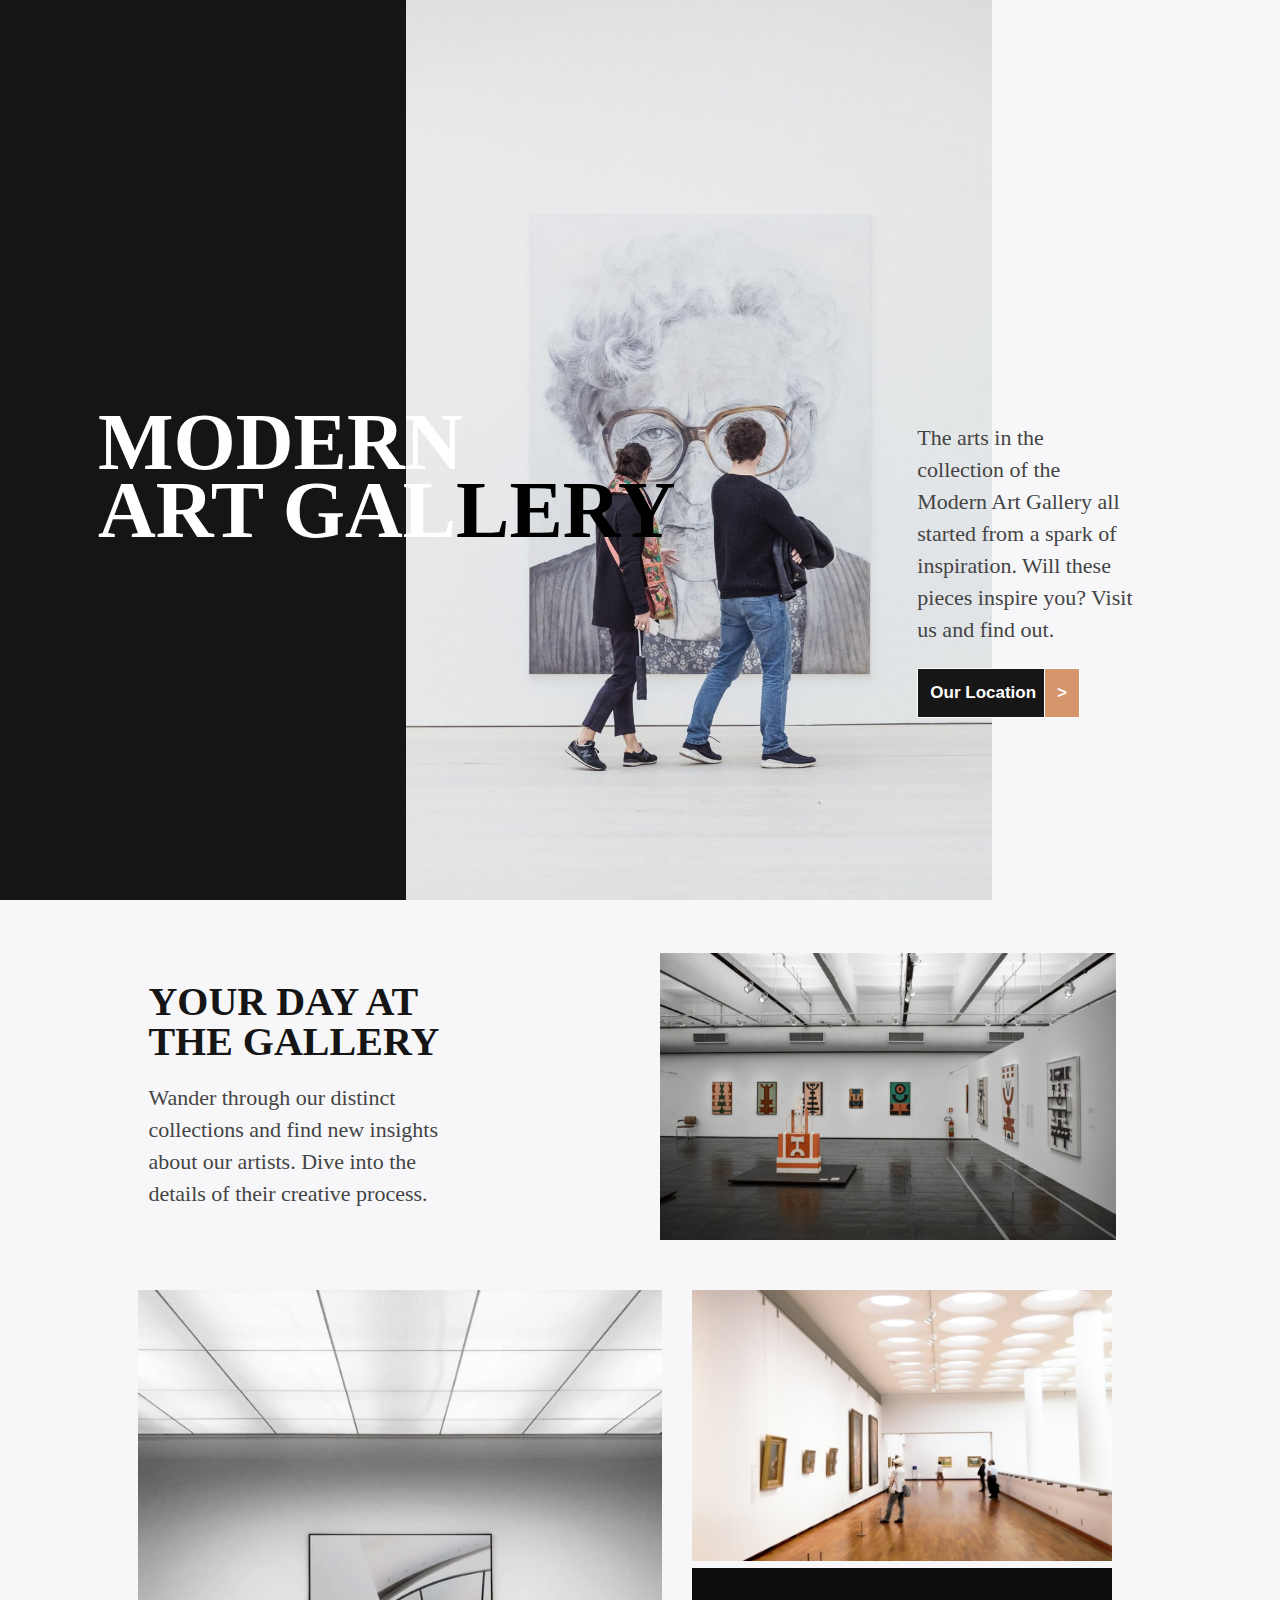
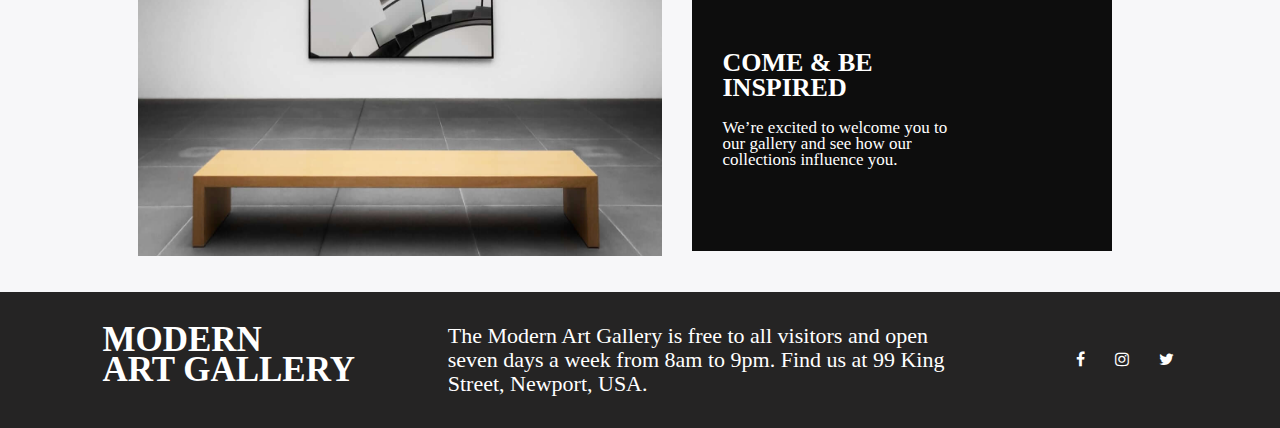
==== commit 7cd80da6: "Merge pull request #2 from hislordshipprof/tablet-view" ====
--- a/index.html
+++ b/index.html
@@ -28,6 +28,7 @@
         <div class="sub-head">
           <p>The arts in the collection of the Modern Art Gallery all started from a spark of inspiration.
            Will these pieces inspire you? Visit us and find out.</p>
+           
            <div class="location-btn">
             <div class="location-main">
                 <button class="btn">Our Location</button>
@@ -41,20 +42,20 @@
     
     <section id="main-gallery" >
       <div class="gallery-conatiner">
-         <div class="gallery-main-body">
-            <div class="gallery-text">
+            <!-- <div class="gallery-text"> -->
             <div class="gallery-main-text">
-                 <h1 >Your Day At <br> the Gallery</h1>
+             
+                  <h1 >Your Day At <br> the Gallery</h1>
+               
             <P>Wander through our distinct collections and find new insights about our artists.
              Dive into the details of their creative process.</P>
             </div>
          
-          </div>
+          <!-- </div> -->
           <div class="gallery-image">
             <img src="../assets/desktop/image-grid-1@2x.jpg" class="gallery-img" alt="image" >
           </div>
-      
-         </div>
+  
           
       </div>
       
@@ -70,24 +71,17 @@
           </div>
 
           <div class="gallery-small">
-            <!-- <div class="gallery-small-image"> -->
+        
               <img src="../assets/desktop/image-grid-3@2x.jpg" class="bgimg1" alt="image"/>
            
-             <!-- </div> -->
-            <!-- <div class="gallery-small-image1"> -->
-            
-              <img src="../assets/desktop/dark-bg-2.png" class="bgimg2" alt="image"/>
-                <div class="gallery-text2">
-            <div class="gallery-main-text2">
+              <div class="bg">
+            <div class="gallery-main-text21">
                  <h1 >COME & BE <br> INSPIRED</h1>
             <P>We’re excited to welcome you to our 
               gallery and see how our collections influence you.</P>
             </div>
-         
-          <!-- </div>
-              </div> -->
-          
-          </div>
+            </div>
+    
       </div>
     </section>
 
--- a/style.css
+++ b/style.css
@@ -82,6 +82,7 @@
 
 
 }
+
 
 .text-header h1:after {
     color: black;
@@ -144,18 +145,97 @@
 
 }
 
-
 @media screen and (max-width: 768px) {
-
-    .intro-text {}
-
-    .text-header {}
-}
-
-
-
-@media screen and (max-width: 768px) {}
-
+.intro-text {
+    display: flex;
+    flex-direction: column;
+
+  
+}
+    .text-header {
+        display: flex;
+    margin-left: 55%;
+        justify-content: center;
+      
+    }
+
+    .container-dark {
+      flex: 0 1 58%;
+        background-image: url('../assets/desktop/image-hero@2x.jpg');
+    
+
+    }
+    
+    .text-header h1 {
+
+        font-family: 'Big Shoulders Display';
+        font-style: normal;
+        font-weight: 900;
+        font-size: 70px;
+        line-height: 62px;
+        text-transform: uppercase;
+        color: #151515;
+
+    }
+
+    .sub-head {
+        display: flex;
+       text-align: start;
+       margin-left: 53%;
+       width: 40%;
+       justify-content:flex-end;
+        flex-direction: column;
+
+    }
+
+    .sub-head p {
+    font-family: 'Outfit';
+    font-style: normal;
+    font-weight: 300;
+    font-size: 18px;
+    line-height: 28px;
+    color: #444444;
+
+    }
+
+    .location-main {
+        display: flex;
+    }
+
+    .location-btn {
+        display: flex;
+        justify-content: flex-start;
+        align-items: center;
+
+    }
+
+
+    .btn {
+        padding: 12px;
+        background-color: rgb(22, 22, 22);
+        border: 1px solid white;
+        font-weight: 600;
+        font-size: 17px;
+        line-height: 24px;
+        color: white;
+        text-align: center;
+
+
+    }
+
+    .btn2 {
+        padding: 12px;
+        background-color: #D5966C;
+        border: 1px solid white;
+        font-weight: 600;
+        font-size: 17px;
+        line-height: 24px;
+        color: white;
+        text-align: center;
+        margin-left: -3%;
+
+    }
+}
 
 .container-bg {
     display: flex;
@@ -170,35 +250,26 @@
     justify-content: center;
 }
 
-
-@media screen and (min-width: 768px) {}
-
-@media screen and (min-width: 1024px) {}
-
-
+@media screen and (max-width: 768px) {
+      .container-bg {
+          background-image: none;
+      }
+}
 
 .gallery-conatiner {
     display: flex;
-    margin: 20px 20px;
+    margin: 20px 40px;
     padding: 30px 30px;
-    margin-top: 270px;
-
-
-}
-
-.gallery-main-body {
-    display: flex;
-}
-
-.gallery-main-text {
-    display: flex;
+    margin-top: 16%;
+    justify-content: space-between;
+
+}
+
+.gallery-main-text{
+    display: flex ;
     flex-direction: column;
-    margin-left: 22%;
-
-}
-
-.gallery-text {
-    flex: 0 1 45%;
+    justify-content: center;
+    margin-left: 6%;
 
 }
 
@@ -211,34 +282,79 @@
     text-transform: uppercase;
     margin: 10px 10px;
     color: #151515;
+
 }
 
 .gallery-main-text p {
+   
     font-family: 'Outfit';
     font-style: normal;
     font-weight: 300;
     font-size: 22px;
     line-height: 32px;
-    width: 55%;
+    width:60%;
     margin: 10px 10px;
     color: #444444;
+    text-align: start;
+
 
 }
 
 .gallery-image {
-    flex: 0 2 58%;
-}
-
-.gallery-img {
+    display: flex;
+    justify-content: center;
+
+}
+.gallery-image img{
     width: 80%;
-    height: 80%;
-}
+    margin-right: 13%;
+      object-fit: cover;
+
+}
+
+@media screen and (max-width: 768px) {
+   
+   .gallery-main-text {
+       display: flex;
+       flex-direction: column;
+
+     margin: 10px;
+       
+       margin-left: -9%;
+
+   }
+
+
+.gallery-main-text h1 {
+    font-weight: 900;
+    font-size: 30px;
+    line-height: 33px;
+
+}
+.gallery-image img {
+    object-fit: cover;
+    width: 100%;
+    margin-right: -10%;
+
+}
+.gallery-main-text p {
+
+    font-weight: 400;
+    font-size: 20px;
+    line-height: 25px;
+    width: 100%;
+
+}
+
+
+}
+
 
 .gallery-container-main {
     display: flex;
     margin: 0 9%;
     justify-content: center;
-    margin-top: -5%;
+    margin-top: 1%;
 
 }
 
@@ -270,60 +386,76 @@
     margin: 20px 0;
 }
 
-.gallery-main-text2 {
+@media screen and (max-width: 768px) {
+.gallery-container-main {
+    display: flex;
+    margin: 0 1%;
+    justify-content: center;
+    margin-top: 1%;
+   
+
+}
+
+}
+
+.gallery-main-text21 {
     display: flex;
     flex-direction: column;
-
-}
-
-.gallery-text2 {
-    display: flex;
-    justify-content: flex-start;
-    text-align: start;
-    margin-left: 2%;
-    bottom: 13%;
-    position: absolute;
-}
-
-.gallery-main-text2 h1 {
+    justify-content: center;
+    margin:0 20px;
+
+}
+
+
+.bg {
+    display: flex;
+    background-image: url('../assets/desktop/dark-bg-2.png');
+    background-repeat: no-repeat;
+    background-position: center;
+    overflow: hidden;
+    background-size: cover;
+    justify-content: center;
+    height: 47%;
+}
+
+.gallery-main-text21 h1 {
     font-family: 'Big Shoulders Display';
     font-style: normal;
     font-weight: 900;
-    font-size: 40px;
-    line-height: 40px;
+    font-size: 26px;
+    line-height: 25px;
     text-transform: uppercase;
     margin: 10px 10px;
-    color: #f0eaea;
-}
-
-.gallery-main-text2 p {
+    color: white
+}
+
+.gallery-main-text21 p {
     font-family: 'Outfit';
     font-style: normal;
     font-weight: 300;
-    font-size: 22px;
-    line-height: 32px;
-    width: 55%;
+    font-size: 17px;
+    line-height: 16px;
+    width: 65%;
     margin: 10px 10px;
-    color: #f3eeee;
-
+    color: white
 }
 
 @media screen and (max-width: 768px) {
-    .gallery-text2 {
-     bottom: 10%;
-    }
-
-    .gallery-main-text2 h1 {
-        font-size: 15px;
+    .gallery-main-text21 h1 {
+      
+        font-weight: 900;
+        font-size: 22px;
+        line-height: 23px;
+       
+       
+    }
+
+    .gallery-main-text21 p {
+     
+        font-size: 16px;
         line-height: 16px;
-    
-    }
-
-    .gallery-main-text2 p {
-
-        font-weight: 250;
-        font-size: 15px;
-        line-height: 18px;
+        width: 70%;
+        margin: 5px 5px;
 
     }
 }
@@ -384,3 +516,19 @@
     margin: 15px;
     color: white;
 }
+@media screen and (max-width: 768px) {
+.footer-header h1 {
+    font-weight: 600;
+    font-size: 25px;
+    line-height: 27px;
+
+
+}
+
+.footer-text p {
+    font-weight: 300;
+    font-size: 18px;
+}
+
+
+}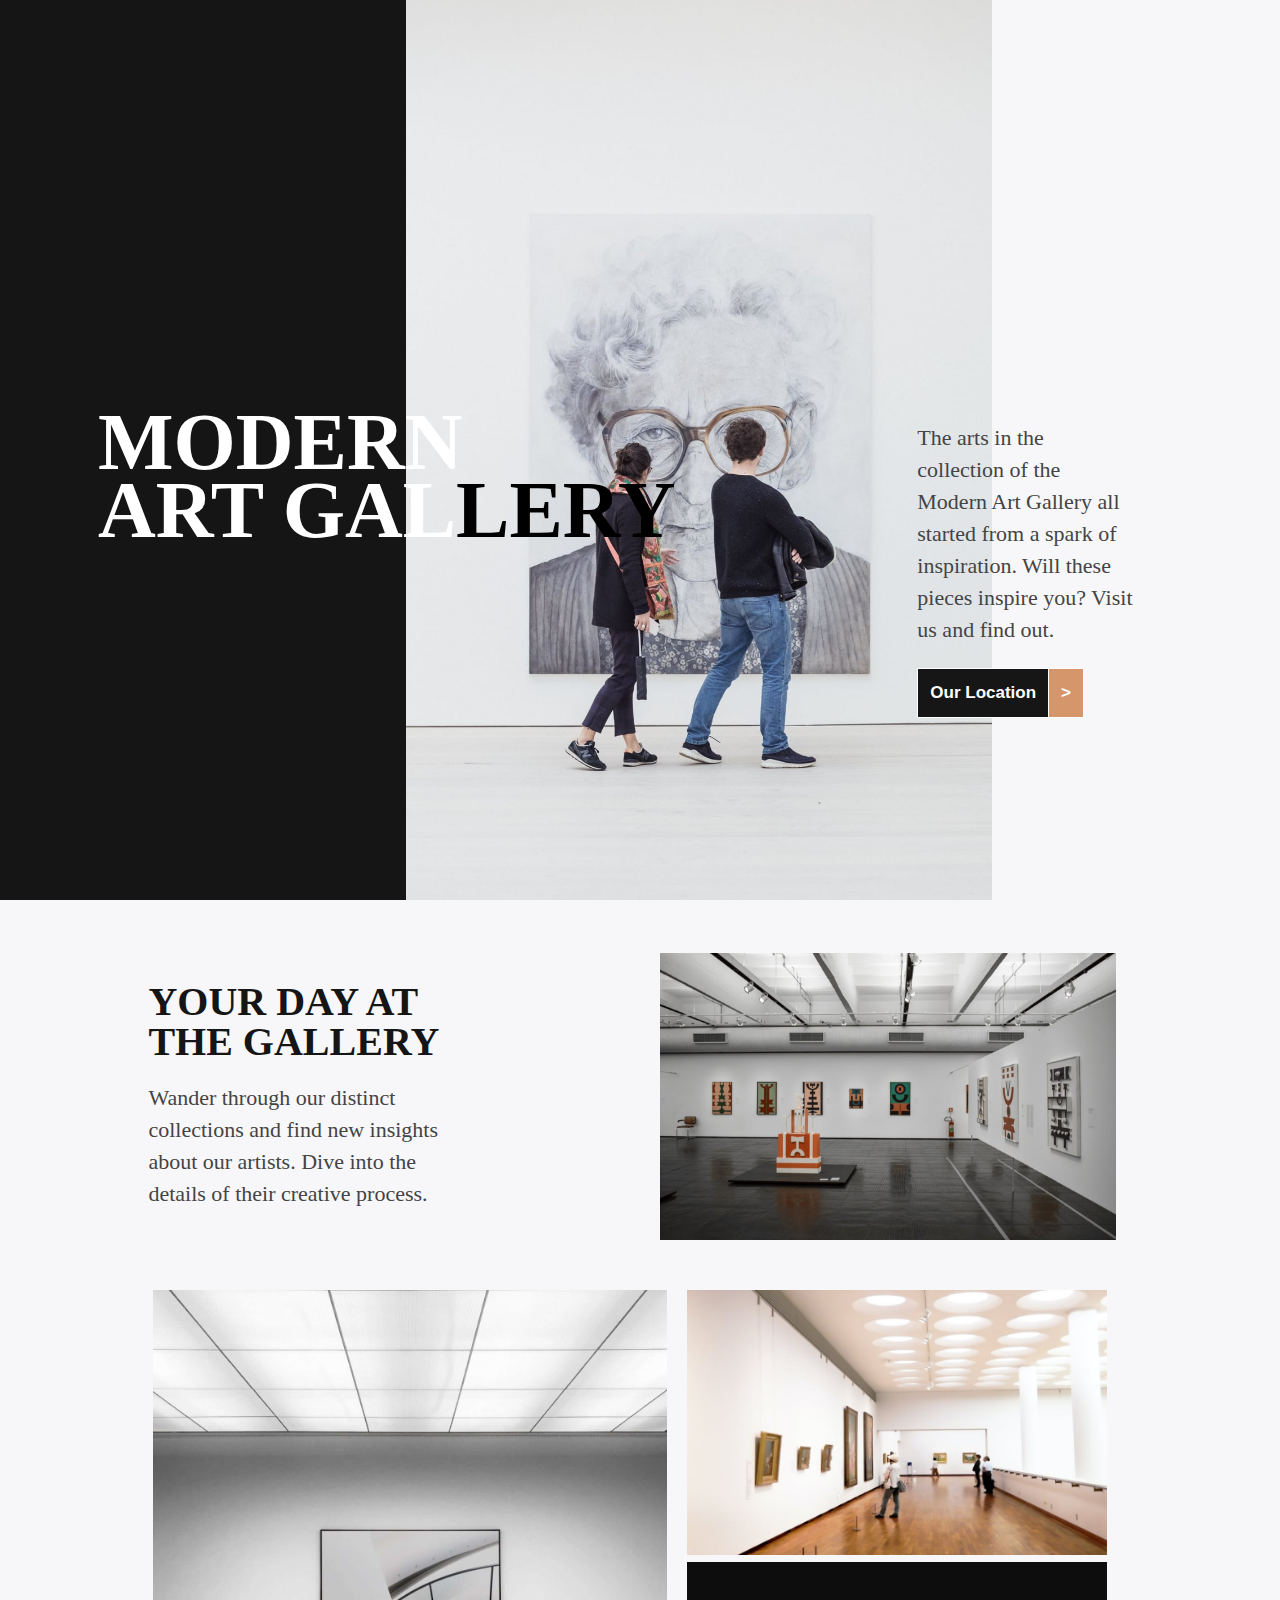
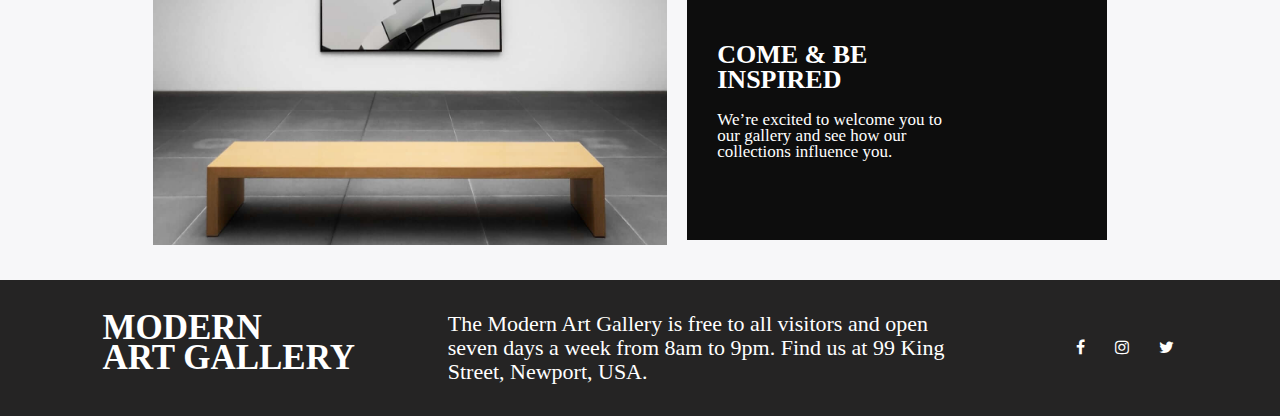
==== commit 3eeb36ea: "Merge pull request #3 from hislordshipprof/mobile-view" ====
--- a/index.html
+++ b/index.html
@@ -31,8 +31,11 @@
            
            <div class="location-btn">
             <div class="location-main">
+              <a href="location.html" >
                 <button class="btn">Our Location</button>
                 <button class="btn2">></button>
+              </a>
+                
             </div>
            </div>    
           </div>
@@ -42,16 +45,13 @@
     
     <section id="main-gallery" >
       <div class="gallery-conatiner">
-            <!-- <div class="gallery-text"> -->
-            <div class="gallery-main-text">
-             
+          <div class="gallery-main-text">
                   <h1 >Your Day At <br> the Gallery</h1>
                
             <P>Wander through our distinct collections and find new insights about our artists.
              Dive into the details of their creative process.</P>
             </div>
          
-          <!-- </div> -->
           <div class="gallery-image">
             <img src="../assets/desktop/image-grid-1@2x.jpg" class="gallery-img" alt="image" >
           </div>
@@ -82,6 +82,7 @@
             </div>
             </div>
     
+      </div>
       </div>
     </section>
 
--- a/style.css
+++ b/style.css
@@ -128,10 +128,10 @@
     line-height: 24px;
     color: white;
     text-align: center;
-
-
-}
-
+}
+ .btn:hover{
+    cursor: pointer;
+ }
 .btn2 {
     padding: 12px;
     background-color: #D5966C;
@@ -144,19 +144,51 @@
     margin-left: -3%;
 
 }
+.btn2:hover{
+    cursor: pointer;
+}
+@media screen and (max-width: 480px) {
+
+    .intro-text {
+        display: flex;
+        margin-top: -170px;
+       
+       
+      
+    }
+
+ .text-header {
+    display: flex;
+    width: 30%;
+ }
+
+
+ .sub-head p {
+   
+       margin-left: -100%;
+     
+ }
+
+ .location-main {
+     display: flex;
+       margin-left: -101%;
+ }
+
+ 
+}
+
 
 @media screen and (max-width: 768px) {
+
 .intro-text {
     display: flex;
     flex-direction: column;
 
-  
 }
     .text-header {
         display: flex;
-    margin-left: 55%;
-        justify-content: center;
-      
+        justify-content: flex-end;
+       
     }
 
     .container-dark {
@@ -167,14 +199,16 @@
     }
     
     .text-header h1 {
-
+        width: 60%;
         font-family: 'Big Shoulders Display';
         font-style: normal;
         font-weight: 900;
-        font-size: 70px;
-        line-height: 62px;
+        font-size: 40px;
+        line-height: 42px;
         text-transform: uppercase;
         color: #151515;
+        text-align: start;
+        margin-left: 53%;
 
     }
 
@@ -219,8 +253,9 @@
         line-height: 24px;
         color: white;
         text-align: center;
-
-
+    }
+    .btn:hover{
+        cursor: pointer;
     }
 
     .btn2 {
@@ -235,6 +270,9 @@
         margin-left: -3%;
 
     }
+    .btn2:hover{
+        cursor: pointer;
+    }
 }
 
 .container-bg {
@@ -250,6 +288,29 @@
     justify-content: center;
 }
 
+
+
+@media screen and (max-width: 480px) {
+    .container{
+        display: flex;
+        flex-direction: column;
+    }
+
+    .container-dark {
+         display: flex;
+         width: 100%;
+         flex: 0 1 68%;
+         min-height: 70%;
+         padding: 0 1px;
+          background-image: url('../assets/desktop/image-hero@2x.jpg');
+         background-repeat: no-repeat;
+         background-position: center;
+         overflow: hidden;
+         background-size: cover;
+         justify-content: center;
+     } 
+
+}
 @media screen and (max-width: 768px) {
       .container-bg {
           background-image: none;
@@ -312,8 +373,37 @@
 
 }
 
+@media screen and (max-width: 480px) {
+    .gallery-conatiner {
+        display: flex;
+     flex-wrap: wrap;
+    
+
+    }
+
+  .gallery-image {
+      display: flex;
+      justify-content: flex-start;
+      margin-left: -8%;
+
+  }
+  .gallery-image img {
+
+      margin-right: 13%;
+      object-fit: cover;
+
+  }
+
+}
+
+
+
 @media screen and (max-width: 768px) {
-   
+   .gallery-conatiner {
+       margin-top: 30%;
+       justify-content: space-between;
+
+   }
    .gallery-main-text {
        display: flex;
        flex-direction: column;
@@ -352,6 +442,7 @@
 
 .gallery-container-main {
     display: flex;
+    flex-wrap: wrap;
     margin: 0 9%;
     justify-content: center;
     margin-top: 1%;
@@ -359,7 +450,7 @@
 }
 
 .gallery-big {
-    flex: 0 1 50%;
+    flex: 0 1 49%;
 
 }
 .gallery-big img {
@@ -371,7 +462,7 @@
 
 .gallery-small {
     flex: 0 1 40%;
- padding:0 30px;
+ padding:0 20px;
 
 
 }
@@ -386,13 +477,46 @@
     margin: 20px 0;
 }
 
+
+@media screen and (max-width: 480px) {
+    .gallery-big {
+        flex: 0 1 83%;
+
+    }
+
+    .gallery-big img {
+        /* width: 90%; */
+        height: 84%;
+        object-fit: cover;
+    }
+
+
+    .gallery-small {
+        flex: 0 1 84%;
+        padding: 0 10px;
+        margin-top: -14%;
+
+
+    }
+
+    .gallery-small img {
+        width: 100%;
+        height: 45%;
+
+    }
+
+    .bgimg1 {
+        margin: 10px 0;
+    }
+}
+
+
 @media screen and (max-width: 768px) {
 .gallery-container-main {
     display: flex;
     margin: 0 1%;
     justify-content: center;
-    margin-top: 1%;
-   
+    margin-top: 1%;   
 
 }
 
@@ -467,7 +591,7 @@
 }
 
 .footer-header {
-    flex: 1;
+    flex:1 ;
     margin: 25px;
     margin-left: 8%;
 
@@ -504,17 +628,40 @@
     display: flex;
     flex: 1;
     justify-content: center;
+   
 }
 
 .footer-media ul {
     display: flex;
     align-items: center;
+    margin: 20px;
 
 }
 
 .footer-media ul li {
     margin: 15px;
     color: white;
+}
+
+@media screen and (max-width: 480px) {
+.footer-container {
+    display: flex;
+    background-color: #131212ec;
+    flex-wrap: wrap;
+    justify-content: center;
+}
+
+.footer-header {
+    flex: 0 1 45%;
+    margin: 25px;
+    margin-left: 8%;
+
+}
+.footer-text {
+    display: flex;
+    flex: 0 1 60%;
+    text-align: center;
+}
 }
 @media screen and (max-width: 768px) {
 .footer-header h1 {
@@ -531,4 +678,182 @@
 }
 
 
-}+
+}
+
+
+.location-link a {
+    color: inherit !important;
+}
+
+#map-background {
+    width: 100%;
+    height: 600px;
+    background-image: url("./assets/desktop/image-map.png");
+    position: relative;
+}
+
+.location-wrapper {
+    position: absolute;
+    top: 0;
+    left: 10%;
+    margin: 0;
+    padding: 0;
+}
+
+#arrow {
+    height: 42px;
+    width: 36px;
+    background-color: #d5966c;
+    border: none;
+    margin-right: -4px;
+}
+
+#arrow:hover {
+    background-color: #000;
+}
+
+#arrow .fa {
+    color: #ffffff !important;
+}
+
+#back-home {
+    height: 42px;
+    background-color: #000;
+    border: none;
+}
+
+#back-home:hover {
+    background-color: #d5966c;
+}
+
+#back-home>a {
+    color: #ffffff !important;
+}
+
+.map-wrapper {
+    width: 100%;
+    height: 548px;
+    color: #ffffff;
+    display: grid;
+    grid-template-columns: 1fr 1fr;
+    justify-content: start;
+    align-items: baseline;
+    background-color: #151515;
+}
+
+.map-wrapper>div {
+    margin: auto 10%;
+}
+
+.map-wrapper h1 {
+    text-transform: uppercase;
+    color: #ffffff;
+    line-height: 2.5rem;
+    font-weight: bolder;
+    font-size: 42px;
+    line-break: loose;
+}
+
+.map-wrapper h3 {
+    text-transform: uppercase;
+    color: #d5966c;
+    line-height: 1rem;
+}
+
+.footer-wrapper {
+    display: grid;
+    grid-template-columns: 1fr 1fr 1fr;
+    background-color: #d5966c;
+    height: 224px;
+}
+
+.footer-wrapper>div {
+    margin: auto 20%;
+}
+
+.footer-wrapper i {
+    font-size: 32px;
+    color: #000 !important;
+}
+
+.location-start {
+    font-weight: bolder;
+    font-size: 32px;
+    text-transform: uppercase;
+}
+
+.location-end a {
+    margin: auto 3%;
+}
+
+.location-end i:hover {
+    color: #ffffff !important;
+}
+
+@media screen and (max-width: 768px) and (min-width: 481px) {
+    .location-wrapper {
+        position: absolute;
+        top: 0;
+        left: 5%;
+        margin: 0;
+        padding: 0;
+    }
+
+    .footer-wrapper {
+        display: grid;
+        grid-template-columns: 1fr 1fr 1fr;
+        background-color: #d5966c;
+        height: 224px;
+    }
+
+    .location-start {
+        font-size: 20px;
+    }
+}
+
+@media screen and (max-width: 480px) {
+    #map-background {
+        width: 100%;
+        height: 550px;
+        background: center center repeat-y url("./assets/desktop/image-map.png");
+        position: relative;
+    }
+
+    .location-wrapper {
+        position: absolute;
+        top: 0;
+        left: 0;
+        margin: 0;
+        padding: 0;
+    }
+
+    .map-wrapper {
+        display: flex;
+        flex-direction: column;
+        align-items: flex-start;
+    }
+
+    .map-wrapper>div {
+        padding: 2px;
+        margin: auto 10px;
+    }
+
+    .map-wrapper h1 {
+        text-transform: uppercase;
+        color: #ffffff;
+        line-height: 2.5rem;
+        font-weight: bolder;
+        font-size: 42px;
+    }
+
+    .footer-wrapper {
+        display: flex;
+        flex-direction: column;
+        height: 375px;
+    }
+
+    .footer-wrapper>div {
+        margin: auto 15px;
+    }
+}
